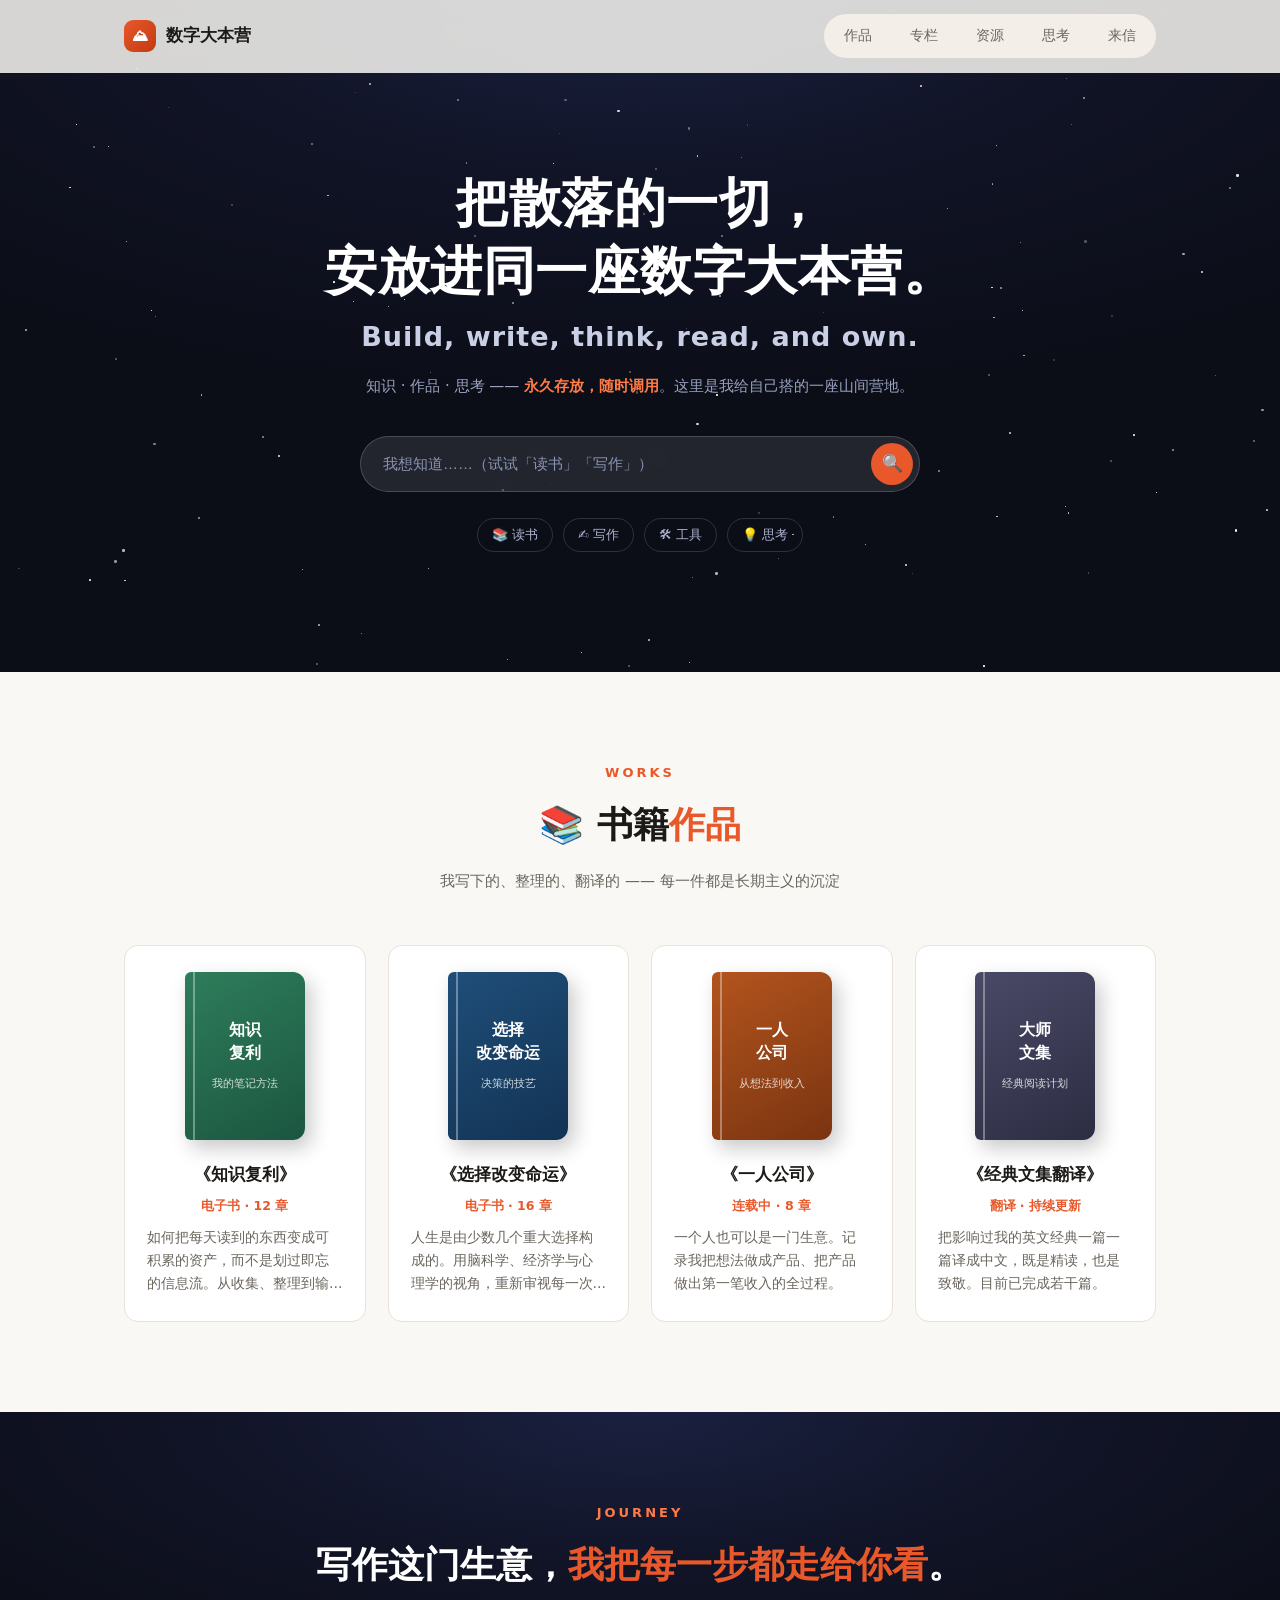
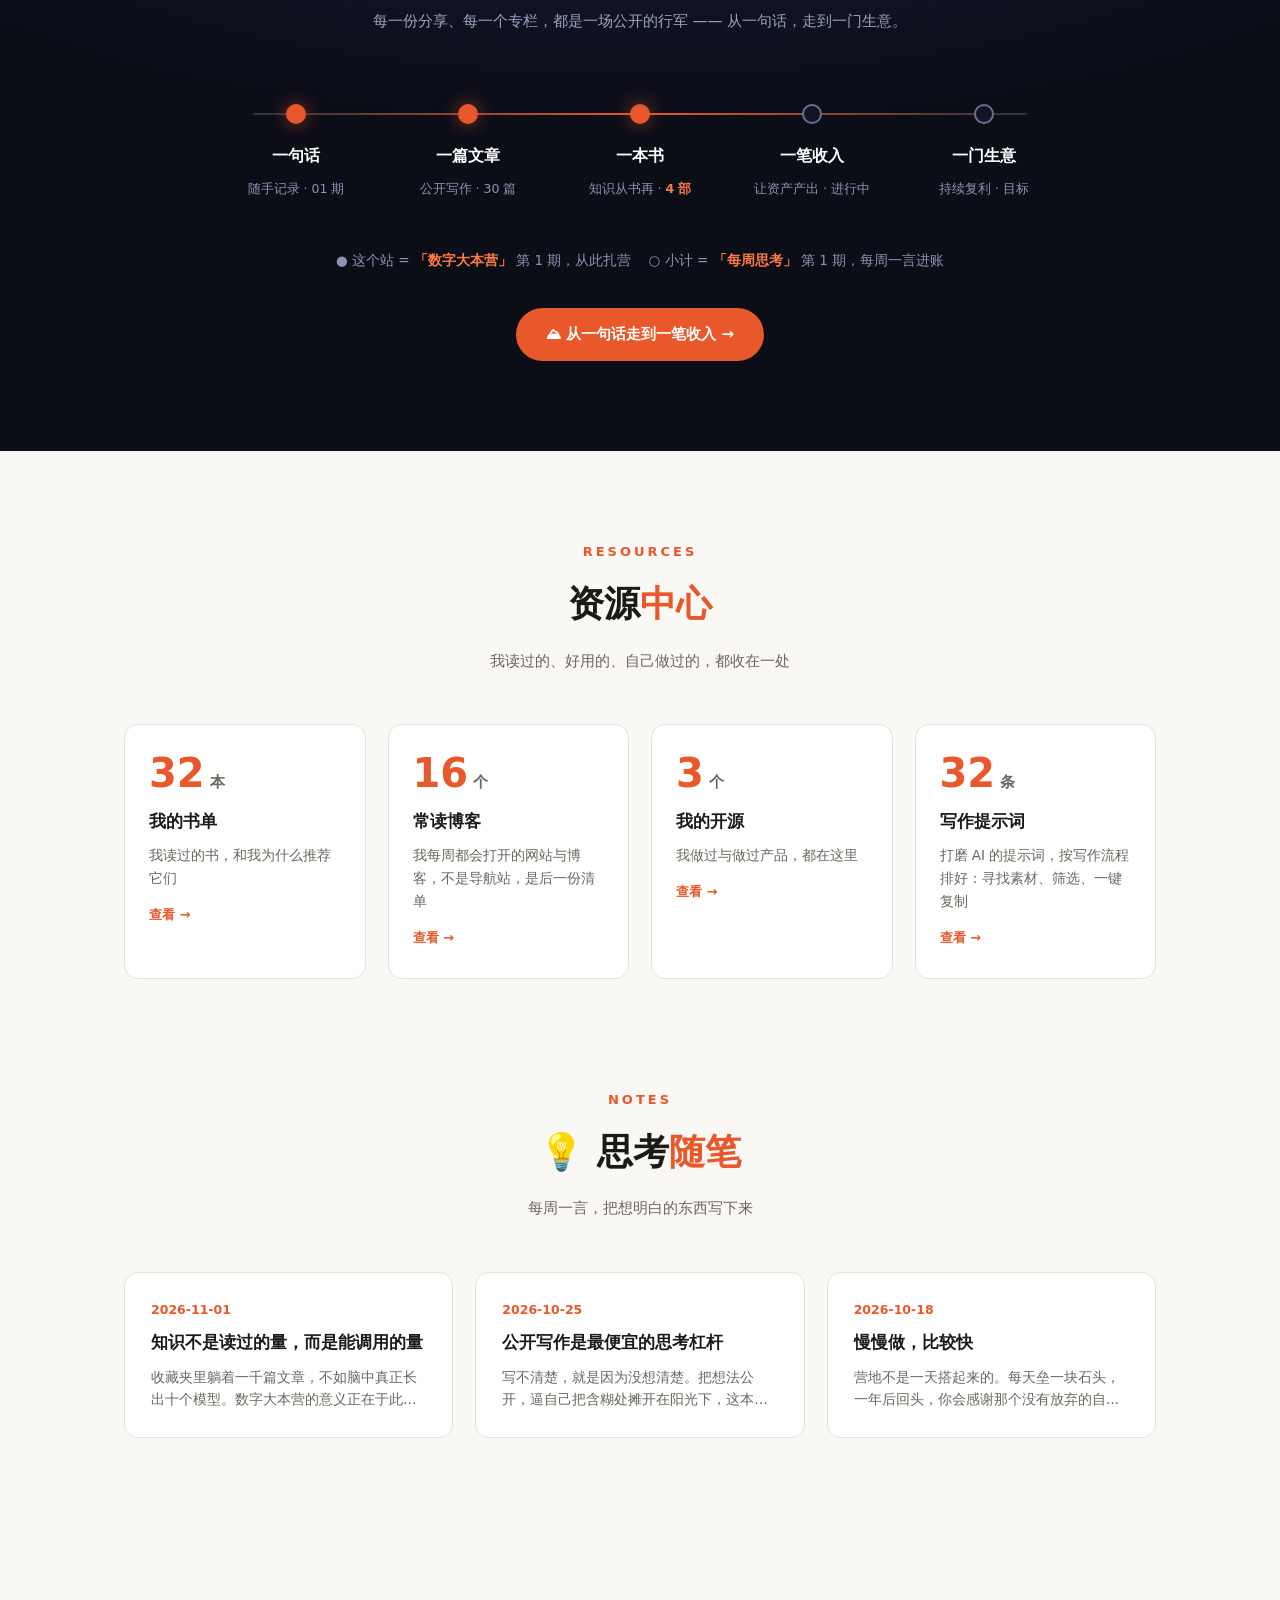
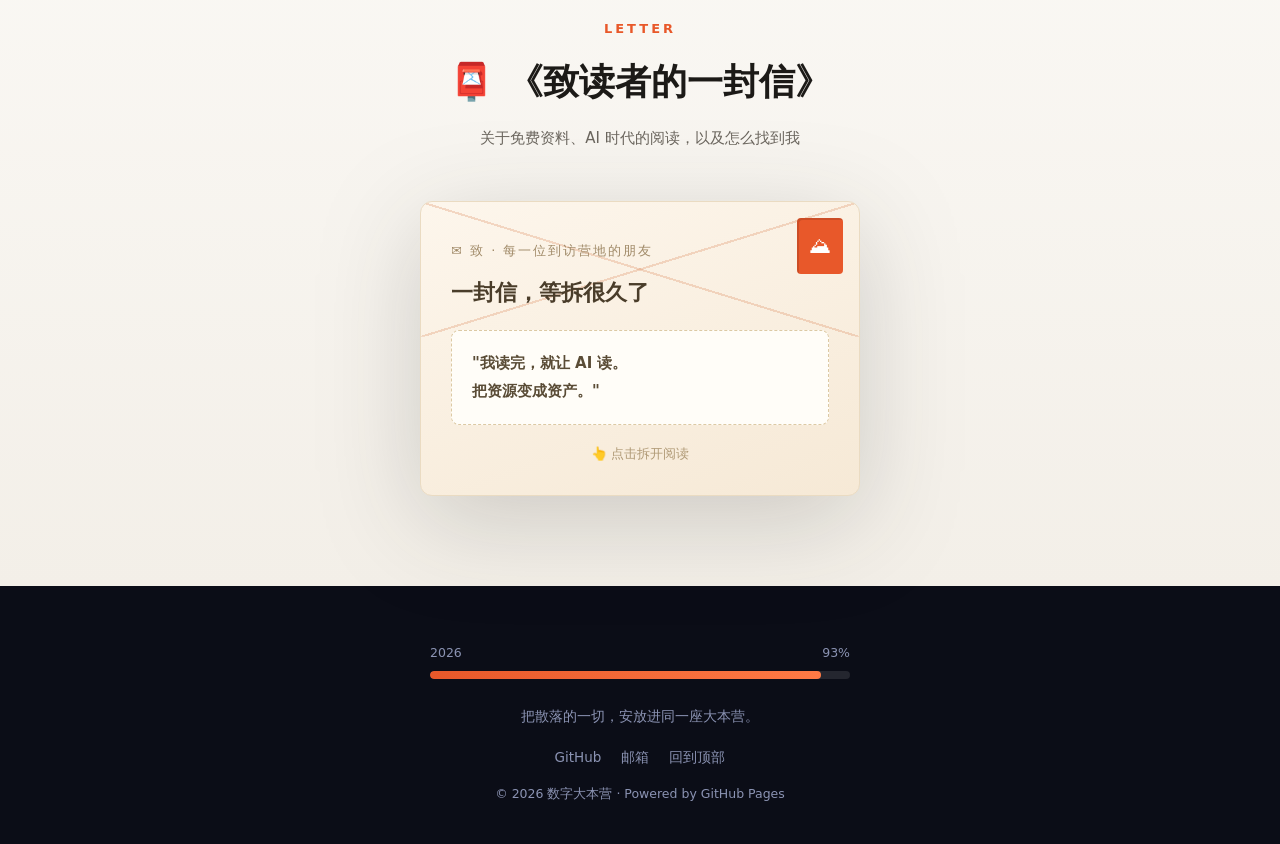
==== index.html @ fab31f8a "初始版本：数字大本营个人网站" ====
<!DOCTYPE html>
<html lang="zh-CN">
<head>
<meta charset="UTF-8">
<meta name="viewport" content="width=device-width, initial-scale=1.0">
<title>数字大本营 · 我的知识、作品与思考</title>
<meta name="description" content="把散落的知识、作品、思考，变成一个永久存放、随时调用的数字大本营。">
<style>
  :root{
    --bg:#faf8f4;
    --bg-soft:#f3efe8;
    --ink:#1c1a17;
    --ink-soft:#6b665e;
    --accent:#e8582a;
    --accent-soft:#ff7a45;
    --dark:#0b0d17;
    --dark-2:#111426;
    --line:#e8e2d8;
    --card:#ffffff;
    --radius:14px;
    --maxw:1080px;
  }
  *{margin:0;padding:0;box-sizing:border-box}
  html{scroll-behavior:smooth}
  body{
    font-family:"PingFang SC","Microsoft YaHei","Noto Sans SC",system-ui,-apple-system,sans-serif;
    background:var(--bg);color:var(--ink);line-height:1.7;
  }
  a{color:inherit;text-decoration:none}
  img{max-width:100%}
  .wrap{max-width:var(--maxw);margin:0 auto;padding:0 24px}

  /* ========== 导航 ========== */
  nav{
    position:fixed;top:0;left:0;right:0;z-index:100;
    background:rgba(250,248,244,.85);backdrop-filter:blur(12px);
    border-bottom:1px solid transparent;
    transition:border-color .3s;
  }
  nav.scrolled{border-bottom-color:var(--line)}
  .nav-inner{
    max-width:var(--maxw);margin:0 auto;padding:14px 24px;
    display:flex;align-items:center;justify-content:space-between;
  }
  .brand{display:flex;align-items:center;gap:10px;font-weight:700;font-size:17px}
  .brand .logo{
    width:32px;height:32px;border-radius:9px;
    background:linear-gradient(135deg,var(--accent),#c23a12);
    display:flex;align-items:center;justify-content:center;
    color:#fff;font-size:16px;
  }
  .nav-links{display:flex;gap:6px;background:var(--bg-soft);border-radius:999px;padding:4px}
  .nav-links a{
    padding:6px 16px;border-radius:999px;font-size:14px;color:var(--ink-soft);
    transition:all .2s;
  }
  .nav-links a:hover{color:var(--ink);background:#fff}
  @media(max-width:640px){.nav-links a{padding:6px 10px;font-size:13px}}

  /* ========== 首屏 · 星空 ========== */
  .hero{
    position:relative;overflow:hidden;
    background:radial-gradient(ellipse 80% 60% at 50% 0%,#1a2040 0%,var(--dark-2) 45%,var(--dark) 100%);
    color:#fff;
    padding:170px 24px 120px;
    text-align:center;
  }
  #stars{position:absolute;inset:0;pointer-events:none}
  .star{
    position:absolute;background:#fff;border-radius:50%;
    animation:twinkle 3s ease-in-out infinite;
  }
  @keyframes twinkle{0%,100%{opacity:.25}50%{opacity:1}}
  .hero-inner{position:relative;z-index:2;max-width:820px;margin:0 auto}
  .hero h1{
    font-size:clamp(30px,5.4vw,52px);font-weight:800;letter-spacing:.5px;
    line-height:1.3;
  }
  .hero h1 .en{display:block;font-size:.52em;font-weight:600;color:#c9cfe4;margin-top:14px;letter-spacing:1px}
  .hero p.sub{
    margin-top:20px;color:#9aa2c0;font-size:15px;
  }
  .hero p.sub b{color:var(--accent-soft);font-weight:600}
  .search-box{
    margin:36px auto 0;max-width:560px;
    display:flex;align-items:center;
    background:rgba(255,255,255,.10);border:1px solid rgba(255,255,255,.18);
    border-radius:999px;padding:6px 6px 6px 22px;
    backdrop-filter:blur(8px);
  }
  .search-box input{
    flex:1;background:transparent;border:none;outline:none;
    color:#fff;font-size:15px;min-width:0;
  }
  .search-box input::placeholder{color:#8b93b3}
  .search-box button{
    width:42px;height:42px;border-radius:50%;border:none;cursor:pointer;
    background:var(--accent);color:#fff;font-size:17px;
    display:flex;align-items:center;justify-content:center;
    transition:transform .2s;
  }
  .search-box button:hover{transform:scale(1.08)}
  .hero-tags{margin-top:26px;display:flex;gap:10px;justify-content:center;flex-wrap:wrap}
  .hero-tags span{
    font-size:13px;color:#aeb5d2;border:1px solid rgba(255,255,255,.15);
    padding:5px 14px;border-radius:999px;cursor:pointer;transition:all .2s;
  }
  .hero-tags span:hover{color:#fff;border-color:var(--accent-soft)}

  /* ========== 通用 Section ========== */
  section{padding:90px 0}
  .sec-head{text-align:center;margin-bottom:50px}
  .sec-head .kicker{font-size:13px;letter-spacing:3px;color:var(--accent);font-weight:600}
  .sec-head h2{font-size:clamp(26px,4vw,36px);margin-top:10px;font-weight:800}
  .sec-head h2 em{font-style:normal;color:var(--accent)}
  .sec-head p{margin-top:14px;color:var(--ink-soft);font-size:15px}

  /* ========== 书籍作品 ========== */
  .books-grid{
    display:grid;grid-template-columns:repeat(auto-fit,minmax(230px,1fr));
    gap:22px;
  }
  .book-card{
    background:var(--card);border:1px solid var(--line);border-radius:var(--radius);
    padding:26px 22px;text-align:center;cursor:pointer;
    transition:transform .25s,box-shadow .25s;
  }
  .book-card:hover{transform:translateY(-6px);box-shadow:0 18px 40px rgba(28,26,23,.10)}
  .book-cover{
    width:120px;height:168px;margin:0 auto 20px;border-radius:6px 12px 12px 6px;
    display:flex;flex-direction:column;justify-content:center;align-items:center;
    color:#fff;padding:14px;position:relative;
    box-shadow:6px 8px 20px rgba(0,0,0,.22);
  }
  .book-cover::before{
    content:"";position:absolute;left:8px;top:0;bottom:0;width:2px;
    background:rgba(255,255,255,.35);
  }
  .book-cover .bt{font-weight:700;font-size:16px;line-height:1.45}
  .book-cover .ba{font-size:11px;margin-top:10px;opacity:.8}
  .book-card h3{font-size:17px;font-weight:700}
  .book-card .meta{font-size:12.5px;color:var(--accent);margin-top:6px;font-weight:600}
  .book-card p{font-size:13.5px;color:var(--ink-soft);margin-top:10px;text-align:left;
    display:-webkit-box;-webkit-line-clamp:3;-webkit-box-orient:vertical;overflow:hidden;}

  /* ========== 深色时间线区 ========== */
  .dark-sec{
    background:radial-gradient(ellipse 70% 50% at 50% 0%,#1a2040 0%,var(--dark-2) 50%,var(--dark) 100%);
    color:#fff;position:relative;overflow:hidden;
  }
  .dark-sec .sec-head p{color:#9aa2c0}
  .path{
    display:flex;justify-content:space-between;align-items:flex-start;
    position:relative;max-width:860px;margin:70px auto 0;
  }
  .path::before{
    content:"";position:absolute;top:9px;left:5%;right:5%;height:2px;
    background:linear-gradient(90deg,rgba(255,255,255,.15),var(--accent),rgba(255,255,255,.15));
  }
  .step{position:relative;text-align:center;flex:1;min-width:0;padding:0 6px}
  .step .dot{
    width:20px;height:20px;border-radius:50%;margin:0 auto;
    border:2px solid #6a7194;background:var(--dark-2);position:relative;z-index:2;
    transition:all .3s;
  }
  .step.lit .dot{border-color:var(--accent);background:var(--accent);box-shadow:0 0 18px rgba(232,88,42,.6)}
  .step h4{margin-top:18px;font-size:16px;font-weight:700}
  .step p{margin-top:8px;font-size:12.5px;color:#8b93b3}
  .step .num{color:var(--accent-soft);font-weight:700}
  .path-note{
    text-align:center;margin-top:50px;font-size:13.5px;color:#8b93b3;
  }
  .path-note b{color:var(--accent-soft)}
  .cta{
    display:inline-flex;align-items:center;gap:8px;
    margin-top:36px;padding:14px 30px;border-radius:999px;
    background:var(--accent);color:#fff;font-weight:600;font-size:15px;
    transition:transform .2s,box-shadow .2s;
  }
  .cta:hover{transform:translateY(-2px);box-shadow:0 12px 30px rgba(232,88,42,.4)}
  .cta-row{text-align:center}

  /* ========== 资源中心 ========== */
  .res-grid{
    display:grid;grid-template-columns:repeat(auto-fit,minmax(220px,1fr));
    gap:22px;
  }
  .res-card{
    background:var(--card);border:1px solid var(--line);border-radius:var(--radius);
    padding:28px 24px;transition:transform .25s,box-shadow .25s;
  }
  .res-card:hover{transform:translateY(-5px);box-shadow:0 14px 34px rgba(28,26,23,.09)}
  .res-card .big{
    font-size:40px;font-weight:800;color:var(--accent);line-height:1;
  }
  .res-card .big small{font-size:15px;font-weight:600;color:var(--ink-soft);margin-left:5px}
  .res-card h3{margin-top:14px;font-size:17px}
  .res-card p{margin-top:8px;font-size:13.5px;color:var(--ink-soft)}
  .res-card .more{
    display:inline-block;margin-top:14px;font-size:13px;color:var(--accent);font-weight:600;
  }
  .res-card .more:hover{text-decoration:underline}

  /* ========== 思考随笔 ========== */
  .notes-grid{display:grid;grid-template-columns:repeat(auto-fit,minmax(280px,1fr));gap:22px}
  .note-card{
    background:var(--card);border:1px solid var(--line);border-radius:var(--radius);
    padding:26px;transition:transform .25s,box-shadow .25s;cursor:pointer;
  }
  .note-card:hover{transform:translateY(-5px);box-shadow:0 14px 34px rgba(28,26,23,.09)}
  .note-card .date{font-size:12.5px;color:var(--accent);font-weight:600}
  .note-card h3{margin-top:10px;font-size:17px;line-height:1.5}
  .note-card p{margin-top:10px;font-size:13.5px;color:var(--ink-soft);
    display:-webkit-box;-webkit-line-clamp:2;-webkit-box-orient:vertical;overflow:hidden;}

  /* ========== 致读者的一封信 ========== */
  .letter-sec{
    background:linear-gradient(180deg,var(--bg) 0%,var(--bg-soft) 100%);
    text-align:center;
  }
  .envelope{
    max-width:440px;margin:46px auto 0;position:relative;cursor:pointer;
    filter:drop-shadow(0 24px 50px rgba(28,26,23,.18));
    transition:transform .3s;
  }
  .envelope:hover{transform:translateY(-4px)}
  .env-body{
    background:linear-gradient(160deg,#fdf6ec,#f6e9d6);
    border-radius:12px;padding:38px 30px 30px;position:relative;overflow:hidden;
    border:1px solid #eadbc2;
  }
  .env-body::before{
    content:"";position:absolute;inset:0;
    background:
      linear-gradient(to bottom right,transparent 49.6%,rgba(214,120,70,.25) 49.6%,rgba(214,120,70,.25) 50.4%,transparent 50.4%),
      linear-gradient(to bottom left,transparent 49.6%,rgba(214,120,70,.25) 49.6%,rgba(214,120,70,.25) 50.4%,transparent 50.4%);
    background-size:100% 46%;
    background-repeat:no-repeat;
  }
  .env-stamp{
    position:absolute;top:16px;right:16px;width:46px;height:56px;
    background:var(--accent);border-radius:4px;color:#fff;
    display:flex;align-items:center;justify-content:center;font-size:22px;
    box-shadow:2px 2px 0 rgba(0,0,0,.12) inset;
  }
  .env-lines{position:relative;z-index:2;text-align:left}
  .env-lines .to{font-size:13px;color:#a08a68;letter-spacing:2px}
  .env-lines h3{
    margin-top:12px;font-size:22px;color:#4a3d2a;font-weight:800;
  }
  .env-quote{
    margin-top:18px;background:#fffdf8;border-radius:8px;padding:18px 20px;
    font-size:15px;color:#5a4c36;font-weight:600;line-height:1.9;
    border:1px dashed #dcc9a4;
  }
  .env-hint{
    margin-top:18px;font-size:13px;color:#b09a76;
    animation:bob 2s ease-in-out infinite;
  }
  @keyframes bob{0%,100%{transform:translateY(0)}50%{transform:translateY(-4px)}}
  .letter-content{
    max-width:560px;margin:30px auto 0;text-align:left;
    background:#fffdf8;border:1px solid #eadbc2;border-radius:12px;
    padding:30px 32px;color:#5a4c36;font-size:14.5px;display:none;
  }
  .letter-content.open{display:block;animation:fadeUp .5s ease}
  @keyframes fadeUp{from{opacity:0;transform:translateY(14px)}to{opacity:1;transform:translateY(0)}}
  .letter-content p+p{margin-top:12px}
  .letter-content .sign{margin-top:20px;text-align:right;font-weight:700;color:#4a3d2a}

  /* ========== 页脚 ========== */
  footer{
    background:var(--dark);color:#8b93b3;padding:56px 0 40px;
    font-size:13.5px;text-align:center;
  }
  .progress-wrap{max-width:420px;margin:0 auto 26px}
  .progress-label{display:flex;justify-content:space-between;font-size:12.5px;margin-bottom:8px}
  .progress-bar{
    height:8px;border-radius:99px;background:rgba(255,255,255,.1);overflow:hidden;
  }
  .progress-bar i{
    display:block;height:100%;border-radius:99px;
    background:linear-gradient(90deg,var(--accent),var(--accent-soft));
    transition:width 1s ease;
  }
  footer .links{display:flex;gap:20px;justify-content:center;margin-top:18px}
  footer .links a:hover{color:#fff}

  /* 搜索无结果提示 */
  .no-result{
    display:none;text-align:center;color:var(--ink-soft);
    padding:30px 0;font-size:14.5px;
  }

  /* 回到顶部 */
  #toTop{
    position:fixed;right:26px;bottom:26px;width:44px;height:44px;border-radius:50%;
    background:var(--accent);color:#fff;border:none;cursor:pointer;font-size:18px;
    opacity:0;pointer-events:none;transition:opacity .3s;z-index:99;
    box-shadow:0 8px 22px rgba(232,88,42,.4);
  }
  #toTop.show{opacity:1;pointer-events:auto}
</style>
</head>
<body>

<!-- 导航 -->
<nav id="nav">
  <div class="nav-inner">
    <a class="brand" href="#top"><span class="logo">⛰</span><span id="siteName">数字大本营</span></a>
    <div class="nav-links">
      <a href="#books">作品</a>
      <a href="#path">专栏</a>
      <a href="#resources">资源</a>
      <a href="#notes">思考</a>
      <a href="#letter">来信</a>
    </div>
  </div>
</nav>

<!-- 首屏 -->
<header class="hero" id="top">
  <div id="stars"></div>
  <div class="hero-inner">
    <h1>把散落的一切，<br>安放进同一座数字大本营。
      <span class="en">Build, write, think, read, and own.</span>
    </h1>
    <p class="sub">知识 · 作品 · 思考 —— <b>永久存放，随时调用</b>。这里是我给自己搭的一座山间营地。</p>
    <div class="search-box">
      <input type="text" id="searchInput" placeholder="我想知道……（试试「读书」「写作」）">
      <button onclick="doSearch()" aria-label="搜索">🔍</button>
    </div>
    <div class="hero-tags">
      <span onclick="quickSearch('读书')">📚 读书</span>
      <span onclick="quickSearch('写作')">✍️ 写作</span>
      <span onclick="quickSearch('工具')">🛠 工具</span>
      <span onclick="quickSearch('思考')">💡 思考</span>
    </div>
  </div>
</header>

<!-- 书籍作品 -->
<section id="books">
  <div class="wrap">
    <div class="sec-head">
      <div class="kicker">WORKS</div>
      <h2>📚 书籍<em>作品</em></h2>
      <p>我写下的、整理的、翻译的 —— 每一件都是长期主义的沉淀</p>
    </div>
    <div class="books-grid" id="booksGrid">
      <div class="book-card" data-keywords="读书 写作 变现 知识">
        <div class="book-cover" style="background:linear-gradient(150deg,#2e7d5b,#1b5640)">
          <span class="bt">知识<br>复利</span><span class="ba">我的笔记方法</span>
        </div>
        <h3>《知识复利》</h3>
        <div class="meta">电子书 · 12 章</div>
        <p>如何把每天读到的东西变成可积累的资产，而不是划过即忘的信息流。从收集、整理到输出与调用。</p>
      </div>
      <div class="book-card" data-keywords="选择 认知 决策 成长">
        <div class="book-cover" style="background:linear-gradient(150deg,#1f4e79,#123354)">
          <span class="bt">选择<br>改变命运</span><span class="ba">决策的技艺</span>
        </div>
        <h3>《选择改变命运》</h3>
        <div class="meta">电子书 · 16 章</div>
        <p>人生是由少数几个重大选择构成的。用脑科学、经济学与心理学的视角，重新审视每一次选择。</p>
      </div>
      <div class="book-card" data-keywords="独立开发 产品 变现 副业">
        <div class="book-cover" style="background:linear-gradient(150deg,#b3541e,#7a3410)">
          <span class="bt">一人<br>公司</span><span class="ba">从想法到收入</span>
        </div>
        <h3>《一人公司》</h3>
        <div class="meta">连载中 · 8 章</div>
        <p>一个人也可以是一门生意。记录我把想法做成产品、把产品做出第一笔收入的全过程。</p>
      </div>
      <div class="book-card" data-keywords="翻译 文集 阅读 经典">
        <div class="book-cover" style="background:linear-gradient(150deg,#4a4a68,#2c2c42)">
          <span class="bt">大师<br>文集</span><span class="ba">经典阅读计划</span>
        </div>
        <h3>《经典文集翻译》</h3>
        <div class="meta">翻译 · 持续更新</div>
        <p>把影响过我的英文经典一篇一篇译成中文，既是精读，也是致敬。目前已完成若干篇。</p>
      </div>
    </div>
    <div class="no-result" id="noResultBooks">😢 没有找到相关作品，换个关键词试试？</div>
  </div>
</section>

<!-- 成长时间线 -->
<section class="dark-sec" id="path">
  <div class="wrap">
    <div class="sec-head">
      <div class="kicker" style="color:var(--accent-soft)">JOURNEY</div>
      <h2>写作这门生意，<em>我把每一步都走给你看</em>。</h2>
      <p>每一份分享、每一个专栏，都是一场公开的行军 —— 从一句话，走到一门生意。</p>
    </div>
    <div class="path">
      <div class="step lit"><div class="dot"></div><h4>一句话</h4><p>随手记录 · 01 期</p></div>
      <div class="step lit"><div class="dot"></div><h4>一篇文章</h4><p>公开写作 · 30 篇</p></div>
      <div class="step lit"><div class="dot"></div><h4>一本书</h4><p>知识从书再 · <span class="num">4 部</span></p></div>
      <div class="step"><div class="dot"></div><h4>一笔收入</h4><p>让资产产出 · 进行中</p></div>
      <div class="step"><div class="dot"></div><h4>一门生意</h4><p>持续复利 · 目标</p></div>
    </div>
    <div class="path-note">
      ● 这个站 = <b>「数字大本营」</b> 第 1 期，从此扎营 &nbsp;&nbsp; ○ 小计 = <b>「每周思考」</b> 第 1 期，每周一言进账
    </div>
    <div class="cta-row">
      <a class="cta" href="#letter">⛰ 从一句话走到一笔收入 →</a>
    </div>
  </div>
</section>

<!-- 资源中心 -->
<section id="resources">
  <div class="wrap">
    <div class="sec-head">
      <div class="kicker">RESOURCES</div>
      <h2>资源<em>中心</em></h2>
      <p>我读过的、好用的、自己做过的，都收在一处</p>
    </div>
    <div class="res-grid">
      <div class="res-card" data-keywords="书单 读书 书籍">
        <div class="big">32<small>本</small></div>
        <h3>我的书单</h3>
        <p>我读过的书，和我为什么推荐它们</p>
        <span class="more">查看 →</span>
      </div>
      <div class="res-card" data-keywords="博客 网站 阅读 工具">
        <div class="big">16<small>个</small></div>
        <h3>常读博客</h3>
        <p>我每周都会打开的网站与博客，不是导航站，是后一份清单</p>
        <span class="more">查看 →</span>
      </div>
      <div class="res-card" data-keywords="开源 代码 项目 github">
        <div class="big">3<small>个</small></div>
        <h3>我的开源</h3>
        <p>我做过与做过产品，都在这里</p>
        <span class="more">查看 →</span>
      </div>
      <div class="res-card" data-keywords="提示词 AI 写作 prompt">
        <div class="big">32<small>条</small></div>
        <h3>写作提示词</h3>
        <p>打磨 AI 的提示词，按写作流程排好：寻找素材、筛选、一键复制</p>
        <span class="more">查看 →</span>
      </div>
    </div>
    <div class="no-result" id="noResultRes">😢 没有找到相关资源，换个关键词试试？</div>
  </div>
</section>

<!-- 思考随笔 -->
<section id="notes" style="padding-top:20px">
  <div class="wrap">
    <div class="sec-head">
      <div class="kicker">NOTES</div>
      <h2>💡 思考<em>随笔</em></h2>
      <p>每周一言，把想明白的东西写下来</p>
    </div>
    <div class="notes-grid">
      <div class="note-card" data-keywords="积累 复利 知识 思考">
        <div class="date">2026-11-01</div>
        <h3>知识不是读过的量，而是能调用的量</h3>
        <p>收藏夹里躺着一千篇文章，不如脑中真正长出十个模型。数字大本营的意义正在于此：让知识可检索、可复用。</p>
      </div>
      <div class="note-card" data-keywords="写作 公开 表达 思考">
        <div class="date">2026-10-25</div>
        <h3>公开写作是最便宜的思考杠杆</h3>
        <p>写不清楚，就是因为没想清楚。把想法公开，逼自己把含糊处摊开在阳光下，这本身就是最贵的自我训练。</p>
      </div>
      <div class="note-card" data-keywords="长期 主义 慢 坚持思考">
        <div class="date">2026-10-18</div>
        <h3>慢慢做，比较快</h3>
        <p>营地不是一天搭起来的。每天垒一块石头，一年后回头，你会感谢那个没有放弃的自己。</p>
      </div>
    </div>
    <div class="no-result" id="noResultNotes">😢 没有找到相关思考，换个关键词试试？</div>
  </div>
</section>

<!-- 致读者的一封信 -->
<section class="letter-sec" id="letter">
  <div class="wrap">
    <div class="sec-head">
      <div class="kicker">LETTER</div>
      <h2>📮 《致读者的一封信》</h2>
      <p>关于免费资料、AI 时代的阅读，以及怎么找到我</p>
    </div>
    <div class="envelope" onclick="openLetter()">
      <div class="env-body">
        <div class="env-stamp">⛰</div>
        <div class="env-lines">
          <div class="to">✉ 致 · 每一位到访营地的朋友</div>
          <h3>一封信，等拆很久了</h3>
          <div class="env-quote">"我读完，就让 AI 读。<br>把资源变成资产。"</div>
        </div>
        <div class="env-hint" id="envHint">👆 点击拆开阅读</div>
      </div>
    </div>
    <div class="letter-content" id="letterContent">
      <p>你好，朋友——</p>
      <p>感谢你来到这座数字大本营。我把散落在各处的知识、作品和思考都安放在这里，不为别的，只希望它们能被反复调用，而不是被时间冲散。</p>
      <p>如果你也想搭建属于自己的营地，欢迎邮件联系我，我们一起把"读过"变成"拥有"。</p>
      <p class="sign">—— 营地主人</p>
    </div>
  </div>
</section>

<!-- 页脚 -->
<footer>
  <div class="wrap">
    <div class="progress-wrap">
      <div class="progress-label"><span id="yearLabel">2026</span><span id="yearPercent">0%</span></div>
      <div class="progress-bar"><i id="yearProgress"></i></div>
    </div>
    <div>把散落的一切，安放进同一座大本营。</div>
    <div class="links">
      <a href="https://github.com" target="_blank" rel="noopener">GitHub</a>
      <a href="mailto:me@example.com">邮箱</a>
      <a href="#top">回到顶部</a>
    </div>
    <div style="margin-top:14px;font-size:12.5px">© 2026 数字大本营 · Powered by GitHub Pages</div>
  </div>
</footer>

<button id="toTop" onclick="scrollTo({top:0,behavior:'smooth'})" aria-label="回到顶部">↑</button>

<script>
/* ===== 星空 ===== */
(function(){
  var box=document.getElementById('stars'),h=box.offsetHeight,w=box.offsetWidth;
  for(var i=0;i<140;i++){
    var s=document.createElement('div');s.className='star';
    var size=Math.random()*2+.6;
    s.style.cssText='left:'+Math.random()*100+'%;top:'+Math.random()*100+'%;width:'+size+'px;height:'+size+'px;animation-delay:'+(Math.random()*3)+'s;opacity:'+(.2+Math.random()*.8);
    box.appendChild(s);
  }
})();
/* 重新生成星星（窗口变化） */
window.addEventListener('resize',function(){
  var box=document.getElementById('stars');
  if(box.children.length<150){/* 简单防抖重建 */
  }
});

/* ===== 导航滚动态 & 回到顶部 ===== */
var nav=document.getElementById('nav'),toTop=document.getElementById('toTop');
window.addEventListener('scroll',function(){
  var y=window.scrollY;
  nav.classList.toggle('scrolled',y>10);
  toTop.classList.toggle('show',y>600);
},{passive:true});

/* ===== 年度进度条 ===== */
(function(){
  var now=new Date(),start=new Date(now.getFullYear(),0,1),end=new Date(now.getFullYear()+1,0,1);
  var p=Math.round((now-start)/(end-start)*100);
  document.getElementById('yearLabel').textContent=now.getFullYear();
  document.getElementById('yearPercent').textContent=p+'%';
  setTimeout(function(){document.getElementById('yearProgress').style.width=p+'%';},300);
})();

/* ===== 拆信 ===== */
function openLetter(){
  var c=document.getElementById('letterContent');
  c.classList.toggle('open');
  document.getElementById('envHint').textContent=c.classList.contains('open')?'📩 已拆开 · 再点一次收起':'👆 点击拆开阅读';
  if(c.classList.contains('open')) c.scrollIntoView({behavior:'smooth',block:'nearest'});
}

/* ===== 搜索 ===== */
var input=document.getElementById('searchInput');
input.addEventListener('keydown',function(e){if(e.key==='Enter')doSearch();});
function quickSearch(k){input.value=k;doSearch();}
function doSearch(){
  var q=input.value.trim().toLowerCase();
  var groups=[
    {grid:'booksGrid',no:'noResultBooks'},
    {grid:null,sel:'#resources .res-grid',no:'noResultRes'},
    {grid:null,sel:'#notes .notes-grid',no:'noResultNotes'}
  ];
  var firstHit=null;
  groups.forEach(function(g){
    var grid=g.grid?document.getElementById(g.grid):document.querySelector(g.sel);
    var cards=grid.children,hit=0;
    for(var i=0;i<cards.length;i++){
      var card=cards[i];
      var text=(card.textContent+(card.dataset.keywords||'')).toLowerCase();
      var show=!q||text.indexOf(q)>-1;
      card.style.display=show?'':'none';
      if(show){hit++;if(!firstHit)firstHit=card;}
    }
    document.getElementById(g.no).style.display=(q&&hit===0)?'block':'none';
  });
  if(q&&firstHit){
    firstHit.scrollIntoView({behavior:'smooth',block:'center'});
    firstHit.style.transition='box-shadow .4s';
    firstHit.style.boxShadow='0 0 0 3px rgba(232,88,42,.5)';
    setTimeout(function(){firstHit.style.boxShadow='';},1600);
  }
  if(!q){['noResultBooks','noResultRes','noResultNotes'].forEach(function(id){document.getElementById(id).style.display='none';});}
}
</script>
</body>
</html>
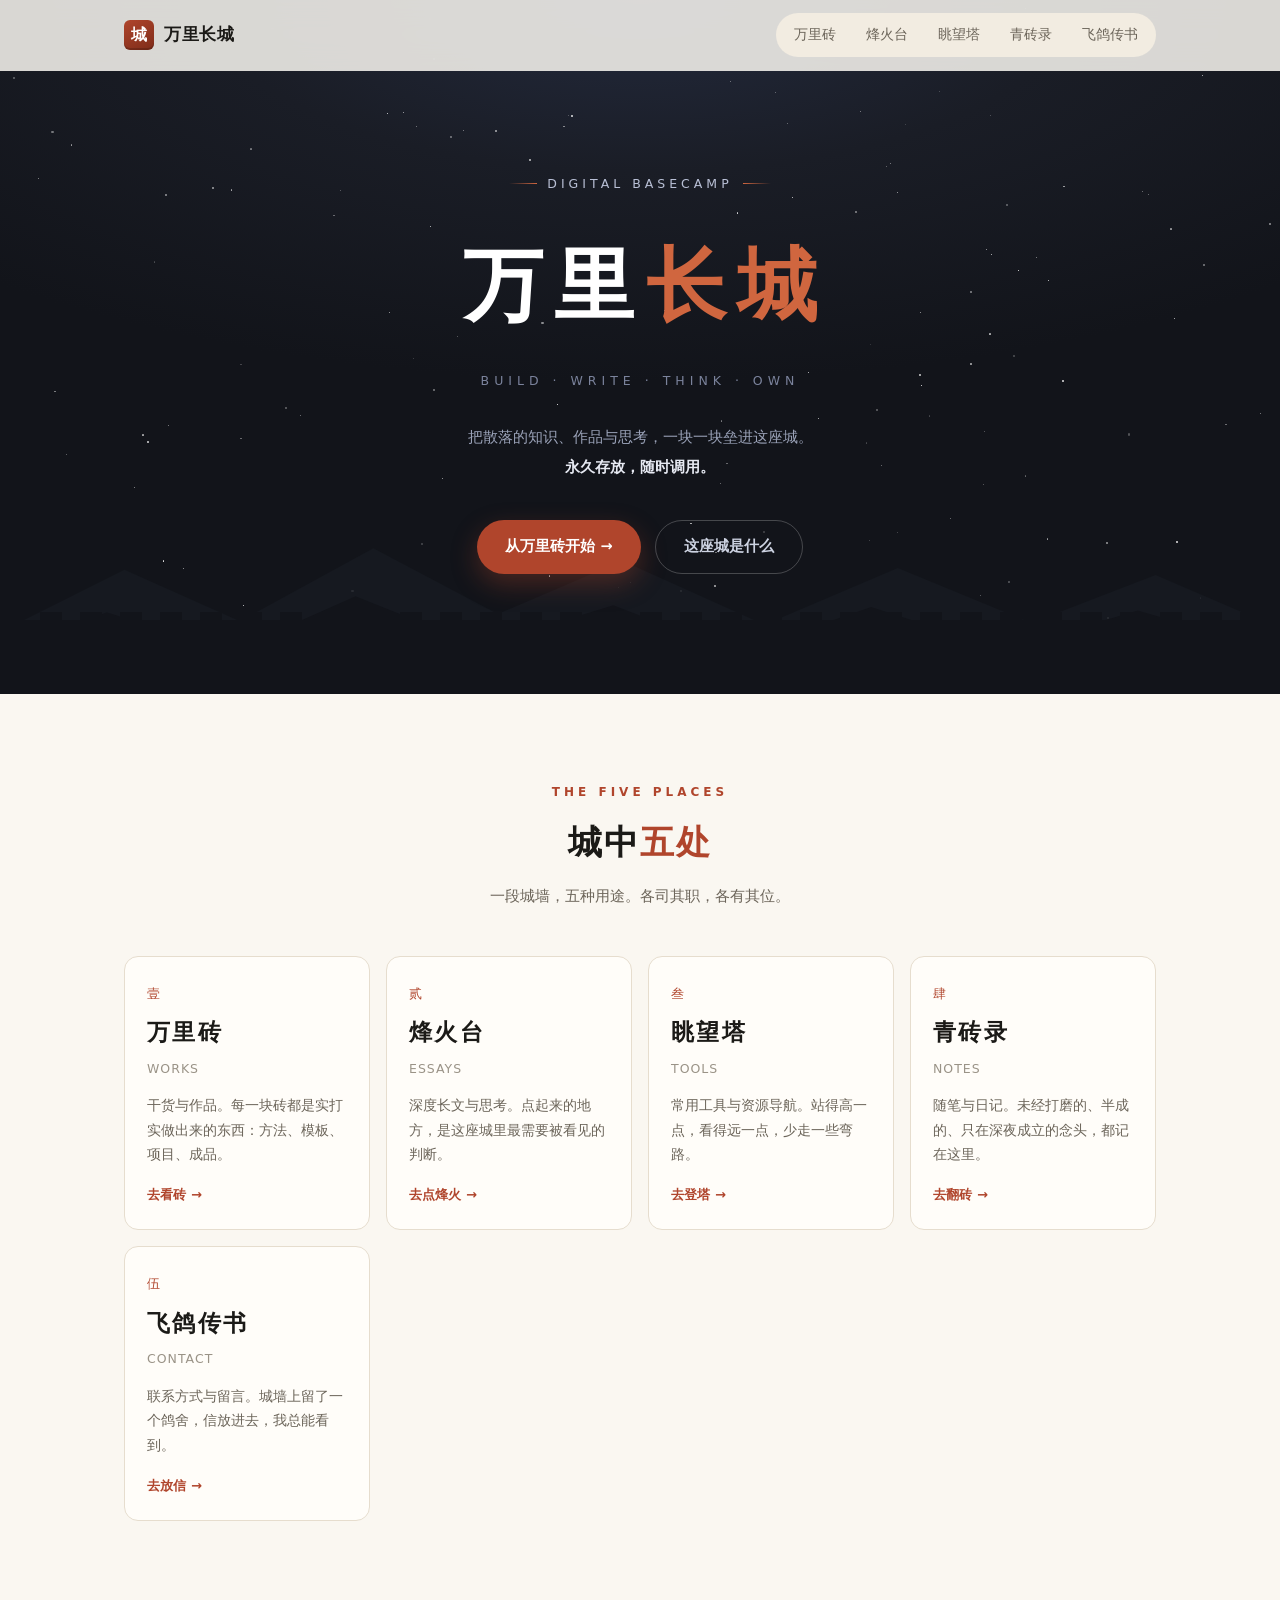
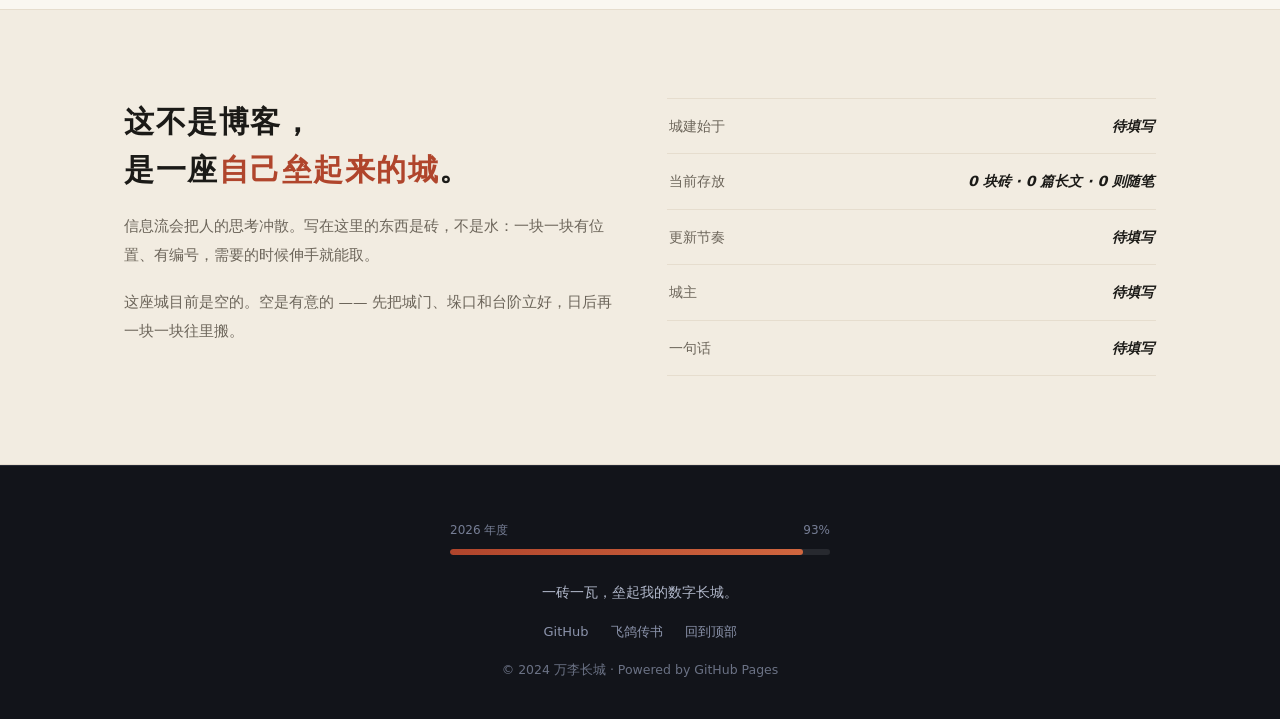
==== commit 8b81b1d4: "整体改版：更名万里长城，五栏目重构，清空内容为空骨架" ====
--- a/index.html
+++ b/index.html
@@ -3,601 +3,132 @@
 <head>
 <meta charset="UTF-8">
 <meta name="viewport" content="width=device-width, initial-scale=1.0">
-<title>数字大本营 · 我的知识、作品与思考</title>
-<meta name="description" content="把散落的知识、作品、思考，变成一个永久存放、随时调用的数字大本营。">
-<style>
-  :root{
-    --bg:#faf8f4;
-    --bg-soft:#f3efe8;
-    --ink:#1c1a17;
-    --ink-soft:#6b665e;
-    --accent:#e8582a;
-    --accent-soft:#ff7a45;
-    --dark:#0b0d17;
-    --dark-2:#111426;
-    --line:#e8e2d8;
-    --card:#ffffff;
-    --radius:14px;
-    --maxw:1080px;
-  }
-  *{margin:0;padding:0;box-sizing:border-box}
-  html{scroll-behavior:smooth}
-  body{
-    font-family:"PingFang SC","Microsoft YaHei","Noto Sans SC",system-ui,-apple-system,sans-serif;
-    background:var(--bg);color:var(--ink);line-height:1.7;
-  }
-  a{color:inherit;text-decoration:none}
-  img{max-width:100%}
-  .wrap{max-width:var(--maxw);margin:0 auto;padding:0 24px}
+<title>万里长城</title>
+<meta name="description" content="万里长城 —— 把散落的知识、作品与思考，垒成一座可以永久存放、随时调用的城池。">
+<link rel="stylesheet" href="assets/style.css">
+</head>
+<body id="top">
 
-  /* ========== 导航 ========== */
-  nav{
-    position:fixed;top:0;left:0;right:0;z-index:100;
-    background:rgba(250,248,244,.85);backdrop-filter:blur(12px);
-    border-bottom:1px solid transparent;
-    transition:border-color .3s;
-  }
-  nav.scrolled{border-bottom-color:var(--line)}
-  .nav-inner{
-    max-width:var(--maxw);margin:0 auto;padding:14px 24px;
-    display:flex;align-items:center;justify-content:space-between;
-  }
-  .brand{display:flex;align-items:center;gap:10px;font-weight:700;font-size:17px}
-  .brand .logo{
-    width:32px;height:32px;border-radius:9px;
-    background:linear-gradient(135deg,var(--accent),#c23a12);
-    display:flex;align-items:center;justify-content:center;
-    color:#fff;font-size:16px;
-  }
-  .nav-links{display:flex;gap:6px;background:var(--bg-soft);border-radius:999px;padding:4px}
-  .nav-links a{
-    padding:6px 16px;border-radius:999px;font-size:14px;color:var(--ink-soft);
-    transition:all .2s;
-  }
-  .nav-links a:hover{color:var(--ink);background:#fff}
-  @media(max-width:640px){.nav-links a{padding:6px 10px;font-size:13px}}
-
-  /* ========== 首屏 · 星空 ========== */
-  .hero{
-    position:relative;overflow:hidden;
-    background:radial-gradient(ellipse 80% 60% at 50% 0%,#1a2040 0%,var(--dark-2) 45%,var(--dark) 100%);
-    color:#fff;
-    padding:170px 24px 120px;
-    text-align:center;
-  }
-  #stars{position:absolute;inset:0;pointer-events:none}
-  .star{
-    position:absolute;background:#fff;border-radius:50%;
-    animation:twinkle 3s ease-in-out infinite;
-  }
-  @keyframes twinkle{0%,100%{opacity:.25}50%{opacity:1}}
-  .hero-inner{position:relative;z-index:2;max-width:820px;margin:0 auto}
-  .hero h1{
-    font-size:clamp(30px,5.4vw,52px);font-weight:800;letter-spacing:.5px;
-    line-height:1.3;
-  }
-  .hero h1 .en{display:block;font-size:.52em;font-weight:600;color:#c9cfe4;margin-top:14px;letter-spacing:1px}
-  .hero p.sub{
-    margin-top:20px;color:#9aa2c0;font-size:15px;
-  }
-  .hero p.sub b{color:var(--accent-soft);font-weight:600}
-  .search-box{
-    margin:36px auto 0;max-width:560px;
-    display:flex;align-items:center;
-    background:rgba(255,255,255,.10);border:1px solid rgba(255,255,255,.18);
-    border-radius:999px;padding:6px 6px 6px 22px;
-    backdrop-filter:blur(8px);
-  }
-  .search-box input{
-    flex:1;background:transparent;border:none;outline:none;
-    color:#fff;font-size:15px;min-width:0;
-  }
-  .search-box input::placeholder{color:#8b93b3}
-  .search-box button{
-    width:42px;height:42px;border-radius:50%;border:none;cursor:pointer;
-    background:var(--accent);color:#fff;font-size:17px;
-    display:flex;align-items:center;justify-content:center;
-    transition:transform .2s;
-  }
-  .search-box button:hover{transform:scale(1.08)}
-  .hero-tags{margin-top:26px;display:flex;gap:10px;justify-content:center;flex-wrap:wrap}
-  .hero-tags span{
-    font-size:13px;color:#aeb5d2;border:1px solid rgba(255,255,255,.15);
-    padding:5px 14px;border-radius:999px;cursor:pointer;transition:all .2s;
-  }
-  .hero-tags span:hover{color:#fff;border-color:var(--accent-soft)}
-
-  /* ========== 通用 Section ========== */
-  section{padding:90px 0}
-  .sec-head{text-align:center;margin-bottom:50px}
-  .sec-head .kicker{font-size:13px;letter-spacing:3px;color:var(--accent);font-weight:600}
-  .sec-head h2{font-size:clamp(26px,4vw,36px);margin-top:10px;font-weight:800}
-  .sec-head h2 em{font-style:normal;color:var(--accent)}
-  .sec-head p{margin-top:14px;color:var(--ink-soft);font-size:15px}
-
-  /* ========== 书籍作品 ========== */
-  .books-grid{
-    display:grid;grid-template-columns:repeat(auto-fit,minmax(230px,1fr));
-    gap:22px;
-  }
-  .book-card{
-    background:var(--card);border:1px solid var(--line);border-radius:var(--radius);
-    padding:26px 22px;text-align:center;cursor:pointer;
-    transition:transform .25s,box-shadow .25s;
-  }
-  .book-card:hover{transform:translateY(-6px);box-shadow:0 18px 40px rgba(28,26,23,.10)}
-  .book-cover{
-    width:120px;height:168px;margin:0 auto 20px;border-radius:6px 12px 12px 6px;
-    display:flex;flex-direction:column;justify-content:center;align-items:center;
-    color:#fff;padding:14px;position:relative;
-    box-shadow:6px 8px 20px rgba(0,0,0,.22);
-  }
-  .book-cover::before{
-    content:"";position:absolute;left:8px;top:0;bottom:0;width:2px;
-    background:rgba(255,255,255,.35);
-  }
-  .book-cover .bt{font-weight:700;font-size:16px;line-height:1.45}
-  .book-cover .ba{font-size:11px;margin-top:10px;opacity:.8}
-  .book-card h3{font-size:17px;font-weight:700}
-  .book-card .meta{font-size:12.5px;color:var(--accent);margin-top:6px;font-weight:600}
-  .book-card p{font-size:13.5px;color:var(--ink-soft);margin-top:10px;text-align:left;
-    display:-webkit-box;-webkit-line-clamp:3;-webkit-box-orient:vertical;overflow:hidden;}
-
-  /* ========== 深色时间线区 ========== */
-  .dark-sec{
-    background:radial-gradient(ellipse 70% 50% at 50% 0%,#1a2040 0%,var(--dark-2) 50%,var(--dark) 100%);
-    color:#fff;position:relative;overflow:hidden;
-  }
-  .dark-sec .sec-head p{color:#9aa2c0}
-  .path{
-    display:flex;justify-content:space-between;align-items:flex-start;
-    position:relative;max-width:860px;margin:70px auto 0;
-  }
-  .path::before{
-    content:"";position:absolute;top:9px;left:5%;right:5%;height:2px;
-    background:linear-gradient(90deg,rgba(255,255,255,.15),var(--accent),rgba(255,255,255,.15));
-  }
-  .step{position:relative;text-align:center;flex:1;min-width:0;padding:0 6px}
-  .step .dot{
-    width:20px;height:20px;border-radius:50%;margin:0 auto;
-    border:2px solid #6a7194;background:var(--dark-2);position:relative;z-index:2;
-    transition:all .3s;
-  }
-  .step.lit .dot{border-color:var(--accent);background:var(--accent);box-shadow:0 0 18px rgba(232,88,42,.6)}
-  .step h4{margin-top:18px;font-size:16px;font-weight:700}
-  .step p{margin-top:8px;font-size:12.5px;color:#8b93b3}
-  .step .num{color:var(--accent-soft);font-weight:700}
-  .path-note{
-    text-align:center;margin-top:50px;font-size:13.5px;color:#8b93b3;
-  }
-  .path-note b{color:var(--accent-soft)}
-  .cta{
-    display:inline-flex;align-items:center;gap:8px;
-    margin-top:36px;padding:14px 30px;border-radius:999px;
-    background:var(--accent);color:#fff;font-weight:600;font-size:15px;
-    transition:transform .2s,box-shadow .2s;
-  }
-  .cta:hover{transform:translateY(-2px);box-shadow:0 12px 30px rgba(232,88,42,.4)}
-  .cta-row{text-align:center}
-
-  /* ========== 资源中心 ========== */
-  .res-grid{
-    display:grid;grid-template-columns:repeat(auto-fit,minmax(220px,1fr));
-    gap:22px;
-  }
-  .res-card{
-    background:var(--card);border:1px solid var(--line);border-radius:var(--radius);
-    padding:28px 24px;transition:transform .25s,box-shadow .25s;
-  }
-  .res-card:hover{transform:translateY(-5px);box-shadow:0 14px 34px rgba(28,26,23,.09)}
-  .res-card .big{
-    font-size:40px;font-weight:800;color:var(--accent);line-height:1;
-  }
-  .res-card .big small{font-size:15px;font-weight:600;color:var(--ink-soft);margin-left:5px}
-  .res-card h3{margin-top:14px;font-size:17px}
-  .res-card p{margin-top:8px;font-size:13.5px;color:var(--ink-soft)}
-  .res-card .more{
-    display:inline-block;margin-top:14px;font-size:13px;color:var(--accent);font-weight:600;
-  }
-  .res-card .more:hover{text-decoration:underline}
-
-  /* ========== 思考随笔 ========== */
-  .notes-grid{display:grid;grid-template-columns:repeat(auto-fit,minmax(280px,1fr));gap:22px}
-  .note-card{
-    background:var(--card);border:1px solid var(--line);border-radius:var(--radius);
-    padding:26px;transition:transform .25s,box-shadow .25s;cursor:pointer;
-  }
-  .note-card:hover{transform:translateY(-5px);box-shadow:0 14px 34px rgba(28,26,23,.09)}
-  .note-card .date{font-size:12.5px;color:var(--accent);font-weight:600}
-  .note-card h3{margin-top:10px;font-size:17px;line-height:1.5}
-  .note-card p{margin-top:10px;font-size:13.5px;color:var(--ink-soft);
-    display:-webkit-box;-webkit-line-clamp:2;-webkit-box-orient:vertical;overflow:hidden;}
-
-  /* ========== 致读者的一封信 ========== */
-  .letter-sec{
-    background:linear-gradient(180deg,var(--bg) 0%,var(--bg-soft) 100%);
-    text-align:center;
-  }
-  .envelope{
-    max-width:440px;margin:46px auto 0;position:relative;cursor:pointer;
-    filter:drop-shadow(0 24px 50px rgba(28,26,23,.18));
-    transition:transform .3s;
-  }
-  .envelope:hover{transform:translateY(-4px)}
-  .env-body{
-    background:linear-gradient(160deg,#fdf6ec,#f6e9d6);
-    border-radius:12px;padding:38px 30px 30px;position:relative;overflow:hidden;
-    border:1px solid #eadbc2;
-  }
-  .env-body::before{
-    content:"";position:absolute;inset:0;
-    background:
-      linear-gradient(to bottom right,transparent 49.6%,rgba(214,120,70,.25) 49.6%,rgba(214,120,70,.25) 50.4%,transparent 50.4%),
-      linear-gradient(to bottom left,transparent 49.6%,rgba(214,120,70,.25) 49.6%,rgba(214,120,70,.25) 50.4%,transparent 50.4%);
-    background-size:100% 46%;
-    background-repeat:no-repeat;
-  }
-  .env-stamp{
-    position:absolute;top:16px;right:16px;width:46px;height:56px;
-    background:var(--accent);border-radius:4px;color:#fff;
-    display:flex;align-items:center;justify-content:center;font-size:22px;
-    box-shadow:2px 2px 0 rgba(0,0,0,.12) inset;
-  }
-  .env-lines{position:relative;z-index:2;text-align:left}
-  .env-lines .to{font-size:13px;color:#a08a68;letter-spacing:2px}
-  .env-lines h3{
-    margin-top:12px;font-size:22px;color:#4a3d2a;font-weight:800;
-  }
-  .env-quote{
-    margin-top:18px;background:#fffdf8;border-radius:8px;padding:18px 20px;
-    font-size:15px;color:#5a4c36;font-weight:600;line-height:1.9;
-    border:1px dashed #dcc9a4;
-  }
-  .env-hint{
-    margin-top:18px;font-size:13px;color:#b09a76;
-    animation:bob 2s ease-in-out infinite;
-  }
-  @keyframes bob{0%,100%{transform:translateY(0)}50%{transform:translateY(-4px)}}
-  .letter-content{
-    max-width:560px;margin:30px auto 0;text-align:left;
-    background:#fffdf8;border:1px solid #eadbc2;border-radius:12px;
-    padding:30px 32px;color:#5a4c36;font-size:14.5px;display:none;
-  }
-  .letter-content.open{display:block;animation:fadeUp .5s ease}
-  @keyframes fadeUp{from{opacity:0;transform:translateY(14px)}to{opacity:1;transform:translateY(0)}}
-  .letter-content p+p{margin-top:12px}
-  .letter-content .sign{margin-top:20px;text-align:right;font-weight:700;color:#4a3d2a}
-
-  /* ========== 页脚 ========== */
-  footer{
-    background:var(--dark);color:#8b93b3;padding:56px 0 40px;
-    font-size:13.5px;text-align:center;
-  }
-  .progress-wrap{max-width:420px;margin:0 auto 26px}
-  .progress-label{display:flex;justify-content:space-between;font-size:12.5px;margin-bottom:8px}
-  .progress-bar{
-    height:8px;border-radius:99px;background:rgba(255,255,255,.1);overflow:hidden;
-  }
-  .progress-bar i{
-    display:block;height:100%;border-radius:99px;
-    background:linear-gradient(90deg,var(--accent),var(--accent-soft));
-    transition:width 1s ease;
-  }
-  footer .links{display:flex;gap:20px;justify-content:center;margin-top:18px}
-  footer .links a:hover{color:#fff}
-
-  /* 搜索无结果提示 */
-  .no-result{
-    display:none;text-align:center;color:var(--ink-soft);
-    padding:30px 0;font-size:14.5px;
-  }
-
-  /* 回到顶部 */
-  #toTop{
-    position:fixed;right:26px;bottom:26px;width:44px;height:44px;border-radius:50%;
-    background:var(--accent);color:#fff;border:none;cursor:pointer;font-size:18px;
-    opacity:0;pointer-events:none;transition:opacity .3s;z-index:99;
-    box-shadow:0 8px 22px rgba(232,88,42,.4);
-  }
-  #toTop.show{opacity:1;pointer-events:auto}
-</style>
-</head>
-<body>
-
-<!-- 导航 -->
 <nav id="nav">
   <div class="nav-inner">
-    <a class="brand" href="#top"><span class="logo">⛰</span><span id="siteName">数字大本营</span></a>
+    <a class="brand" href="index.html"><span class="logo">城</span><span>万里长城</span></a>
     <div class="nav-links">
-      <a href="#books">作品</a>
-      <a href="#path">专栏</a>
-      <a href="#resources">资源</a>
-      <a href="#notes">思考</a>
-      <a href="#letter">来信</a>
+      <a href="brick.html">万里砖</a>
+      <a href="beacon.html">烽火台</a>
+      <a href="tower.html">眺望塔</a>
+      <a href="notes.html">青砖录</a>
+      <a href="letter.html">飞鸽传书</a>
     </div>
   </div>
 </nav>
 
-<!-- 首屏 -->
-<header class="hero" id="top">
+<header class="hero">
   <div id="stars"></div>
   <div class="hero-inner">
-    <h1>把散落的一切，<br>安放进同一座数字大本营。
-      <span class="en">Build, write, think, read, and own.</span>
-    </h1>
-    <p class="sub">知识 · 作品 · 思考 —— <b>永久存放，随时调用</b>。这里是我给自己搭的一座山间营地。</p>
-    <div class="search-box">
-      <input type="text" id="searchInput" placeholder="我想知道……（试试「读书」「写作」）">
-      <button onclick="doSearch()" aria-label="搜索">🔍</button>
-    </div>
-    <div class="hero-tags">
-      <span onclick="quickSearch('读书')">📚 读书</span>
-      <span onclick="quickSearch('写作')">✍️ 写作</span>
-      <span onclick="quickSearch('工具')">🛠 工具</span>
-      <span onclick="quickSearch('思考')">💡 思考</span>
+    <div class="kicker">Digital Basecamp</div>
+    <h1>万里<span class="accent">长城</span></h1>
+    <span class="en">Build · Write · Think · Own</span>
+    <p class="lede">把散落的知识、作品与思考，一块一块垒进这座城。<br><b>永久存放，随时调用。</b></p>
+    <div class="hero-actions">
+      <a class="btn btn-primary" href="brick.html">从万里砖开始 →</a>
+      <a class="btn btn-ghost" href="#about">这座城是什么</a>
     </div>
   </div>
+  <div class="skyline">
+    <svg viewBox="0 0 1440 260" preserveAspectRatio="none" aria-hidden="true">
+      <polygon fill="#171a22" opacity=".85" points="0,190 140,120 270,178 420,96 560,170 700,110 860,182 1010,118 1160,180 1300,126 1440,186 1440,260 0,260"/>
+      <polygon fill="#12141a" points="0,215 120,168 260,212 400,150 540,206 690,160 830,214 980,162 1130,210 1280,166 1440,212 1440,260 0,260"/>
+    </svg>
+  </div>
+  <div class="wall-crenel"></div>
+  <div class="wall-strip"></div>
 </header>
 
-<!-- 书籍作品 -->
-<section id="books">
+<!-- 五处 -->
+<section id="pillars">
   <div class="wrap">
-    <div class="sec-head">
-      <div class="kicker">WORKS</div>
-      <h2>📚 书籍<em>作品</em></h2>
-      <p>我写下的、整理的、翻译的 —— 每一件都是长期主义的沉淀</p>
+    <div class="sec-head reveal">
+      <div class="kicker">THE FIVE PLACES</div>
+      <h2>城中<em>五处</em></h2>
+      <p>一段城墙，五种用途。各司其职，各有其位。</p>
     </div>
-    <div class="books-grid" id="booksGrid">
-      <div class="book-card" data-keywords="读书 写作 变现 知识">
-        <div class="book-cover" style="background:linear-gradient(150deg,#2e7d5b,#1b5640)">
-          <span class="bt">知识<br>复利</span><span class="ba">我的笔记方法</span>
-        </div>
-        <h3>《知识复利》</h3>
-        <div class="meta">电子书 · 12 章</div>
-        <p>如何把每天读到的东西变成可积累的资产，而不是划过即忘的信息流。从收集、整理到输出与调用。</p>
-      </div>
-      <div class="book-card" data-keywords="选择 认知 决策 成长">
-        <div class="book-cover" style="background:linear-gradient(150deg,#1f4e79,#123354)">
-          <span class="bt">选择<br>改变命运</span><span class="ba">决策的技艺</span>
-        </div>
-        <h3>《选择改变命运》</h3>
-        <div class="meta">电子书 · 16 章</div>
-        <p>人生是由少数几个重大选择构成的。用脑科学、经济学与心理学的视角，重新审视每一次选择。</p>
-      </div>
-      <div class="book-card" data-keywords="独立开发 产品 变现 副业">
-        <div class="book-cover" style="background:linear-gradient(150deg,#b3541e,#7a3410)">
-          <span class="bt">一人<br>公司</span><span class="ba">从想法到收入</span>
-        </div>
-        <h3>《一人公司》</h3>
-        <div class="meta">连载中 · 8 章</div>
-        <p>一个人也可以是一门生意。记录我把想法做成产品、把产品做出第一笔收入的全过程。</p>
-      </div>
-      <div class="book-card" data-keywords="翻译 文集 阅读 经典">
-        <div class="book-cover" style="background:linear-gradient(150deg,#4a4a68,#2c2c42)">
-          <span class="bt">大师<br>文集</span><span class="ba">经典阅读计划</span>
-        </div>
-        <h3>《经典文集翻译》</h3>
-        <div class="meta">翻译 · 持续更新</div>
-        <p>把影响过我的英文经典一篇一篇译成中文，既是精读，也是致敬。目前已完成若干篇。</p>
-      </div>
-    </div>
-    <div class="no-result" id="noResultBooks">😢 没有找到相关作品，换个关键词试试？</div>
-  </div>
-</section>
-
-<!-- 成长时间线 -->
-<section class="dark-sec" id="path">
-  <div class="wrap">
-    <div class="sec-head">
-      <div class="kicker" style="color:var(--accent-soft)">JOURNEY</div>
-      <h2>写作这门生意，<em>我把每一步都走给你看</em>。</h2>
-      <p>每一份分享、每一个专栏，都是一场公开的行军 —— 从一句话，走到一门生意。</p>
-    </div>
-    <div class="path">
-      <div class="step lit"><div class="dot"></div><h4>一句话</h4><p>随手记录 · 01 期</p></div>
-      <div class="step lit"><div class="dot"></div><h4>一篇文章</h4><p>公开写作 · 30 篇</p></div>
-      <div class="step lit"><div class="dot"></div><h4>一本书</h4><p>知识从书再 · <span class="num">4 部</span></p></div>
-      <div class="step"><div class="dot"></div><h4>一笔收入</h4><p>让资产产出 · 进行中</p></div>
-      <div class="step"><div class="dot"></div><h4>一门生意</h4><p>持续复利 · 目标</p></div>
-    </div>
-    <div class="path-note">
-      ● 这个站 = <b>「数字大本营」</b> 第 1 期，从此扎营 &nbsp;&nbsp; ○ 小计 = <b>「每周思考」</b> 第 1 期，每周一言进账
-    </div>
-    <div class="cta-row">
-      <a class="cta" href="#letter">⛰ 从一句话走到一笔收入 →</a>
+    <div class="pillars">
+      <a class="pillar reveal" href="brick.html">
+        <div class="num">壹</div>
+        <h3>万里砖</h3>
+        <div class="sub">WORKS</div>
+        <p>干货与作品。每一块砖都是实打实做出来的东西：方法、模板、项目、成品。</p>
+        <span class="go">去看砖 <i>→</i></span>
+      </a>
+      <a class="pillar reveal" href="beacon.html">
+        <div class="num">贰</div>
+        <h3>烽火台</h3>
+        <div class="sub">ESSAYS</div>
+        <p>深度长文与思考。点起来的地方，是这座城里最需要被看见的判断。</p>
+        <span class="go">去点烽火 <i>→</i></span>
+      </a>
+      <a class="pillar reveal" href="tower.html">
+        <div class="num">叁</div>
+        <h3>眺望塔</h3>
+        <div class="sub">TOOLS</div>
+        <p>常用工具与资源导航。站得高一点，看得远一点，少走一些弯路。</p>
+        <span class="go">去登塔 <i>→</i></span>
+      </a>
+      <a class="pillar reveal" href="notes.html">
+        <div class="num">肆</div>
+        <h3>青砖录</h3>
+        <div class="sub">NOTES</div>
+        <p>随笔与日记。未经打磨的、半成的、只在深夜成立的念头，都记在这里。</p>
+        <span class="go">去翻砖 <i>→</i></span>
+      </a>
+      <a class="pillar reveal" href="letter.html">
+        <div class="num">伍</div>
+        <h3>飞鸽传书</h3>
+        <div class="sub">CONTACT</div>
+        <p>联系方式与留言。城墙上留了一个鸽舍，信放进去，我总能看到。</p>
+        <span class="go">去放信 <i>→</i></span>
+      </a>
     </div>
   </div>
 </section>
 
-<!-- 资源中心 -->
-<section id="resources">
+<!-- 关于 -->
+<section class="about" id="about">
   <div class="wrap">
-    <div class="sec-head">
-      <div class="kicker">RESOURCES</div>
-      <h2>资源<em>中心</em></h2>
-      <p>我读过的、好用的、自己做过的，都收在一处</p>
-    </div>
-    <div class="res-grid">
-      <div class="res-card" data-keywords="书单 读书 书籍">
-        <div class="big">32<small>本</small></div>
-        <h3>我的书单</h3>
-        <p>我读过的书，和我为什么推荐它们</p>
-        <span class="more">查看 →</span>
+    <div class="about-grid">
+      <div class="about-text reveal">
+        <h2>这不是博客，<br>是一座<em>自己垒起来的城</em>。</h2>
+        <p>信息流会把人的思考冲散。写在这里的东西是砖，不是水：一块一块有位置、有编号，需要的时候伸手就能取。</p>
+        <p>这座城目前是空的。空是有意的 —— 先把城门、垛口和台阶立好，日后再一块一块往里搬。</p>
       </div>
-      <div class="res-card" data-keywords="博客 网站 阅读 工具">
-        <div class="big">16<small>个</small></div>
-        <h3>常读博客</h3>
-        <p>我每周都会打开的网站与博客，不是导航站，是后一份清单</p>
-        <span class="more">查看 →</span>
-      </div>
-      <div class="res-card" data-keywords="开源 代码 项目 github">
-        <div class="big">3<small>个</small></div>
-        <h3>我的开源</h3>
-        <p>我做过与做过产品，都在这里</p>
-        <span class="more">查看 →</span>
-      </div>
-      <div class="res-card" data-keywords="提示词 AI 写作 prompt">
-        <div class="big">32<small>条</small></div>
-        <h3>写作提示词</h3>
-        <p>打磨 AI 的提示词，按写作流程排好：寻找素材、筛选、一键复制</p>
-        <span class="more">查看 →</span>
-      </div>
-    </div>
-    <div class="no-result" id="noResultRes">😢 没有找到相关资源，换个关键词试试？</div>
-  </div>
-</section>
-
-<!-- 思考随笔 -->
-<section id="notes" style="padding-top:20px">
-  <div class="wrap">
-    <div class="sec-head">
-      <div class="kicker">NOTES</div>
-      <h2>💡 思考<em>随笔</em></h2>
-      <p>每周一言，把想明白的东西写下来</p>
-    </div>
-    <div class="notes-grid">
-      <div class="note-card" data-keywords="积累 复利 知识 思考">
-        <div class="date">2026-11-01</div>
-        <h3>知识不是读过的量，而是能调用的量</h3>
-        <p>收藏夹里躺着一千篇文章，不如脑中真正长出十个模型。数字大本营的意义正在于此：让知识可检索、可复用。</p>
-      </div>
-      <div class="note-card" data-keywords="写作 公开 表达 思考">
-        <div class="date">2026-10-25</div>
-        <h3>公开写作是最便宜的思考杠杆</h3>
-        <p>写不清楚，就是因为没想清楚。把想法公开，逼自己把含糊处摊开在阳光下，这本身就是最贵的自我训练。</p>
-      </div>
-      <div class="note-card" data-keywords="长期 主义 慢 坚持思考">
-        <div class="date">2026-10-18</div>
-        <h3>慢慢做，比较快</h3>
-        <p>营地不是一天搭起来的。每天垒一块石头，一年后回头，你会感谢那个没有放弃的自己。</p>
-      </div>
-    </div>
-    <div class="no-result" id="noResultNotes">😢 没有找到相关思考，换个关键词试试？</div>
-  </div>
-</section>
-
-<!-- 致读者的一封信 -->
-<section class="letter-sec" id="letter">
-  <div class="wrap">
-    <div class="sec-head">
-      <div class="kicker">LETTER</div>
-      <h2>📮 《致读者的一封信》</h2>
-      <p>关于免费资料、AI 时代的阅读，以及怎么找到我</p>
-    </div>
-    <div class="envelope" onclick="openLetter()">
-      <div class="env-body">
-        <div class="env-stamp">⛰</div>
-        <div class="env-lines">
-          <div class="to">✉ 致 · 每一位到访营地的朋友</div>
-          <h3>一封信，等拆很久了</h3>
-          <div class="env-quote">"我读完，就让 AI 读。<br>把资源变成资产。"</div>
-        </div>
-        <div class="env-hint" id="envHint">👆 点击拆开阅读</div>
-      </div>
-    </div>
-    <div class="letter-content" id="letterContent">
-      <p>你好，朋友——</p>
-      <p>感谢你来到这座数字大本营。我把散落在各处的知识、作品和思考都安放在这里，不为别的，只希望它们能被反复调用，而不是被时间冲散。</p>
-      <p>如果你也想搭建属于自己的营地，欢迎邮件联系我，我们一起把"读过"变成"拥有"。</p>
-      <p class="sign">—— 营地主人</p>
+      <ul class="about-list reveal">
+        <li><span>城建始于</span><span class="pending">待填写</span></li>
+        <li><span>当前存放</span><span class="pending">0 块砖 · 0 篇长文 · 0 则随笔</span></li>
+        <li><span>更新节奏</span><span class="pending">待填写</span></li>
+        <li><span>城主</span><span class="pending">待填写</span></li>
+        <li><span>一句话</span><span class="pending">待填写</span></li>
+      </ul>
     </div>
   </div>
 </section>
 
-<!-- 页脚 -->
 <footer>
   <div class="wrap">
     <div class="progress-wrap">
-      <div class="progress-label"><span id="yearLabel">2026</span><span id="yearPercent">0%</span></div>
+      <div class="progress-label"><span id="yearLabel"></span><span id="yearPercent">0%</span></div>
       <div class="progress-bar"><i id="yearProgress"></i></div>
     </div>
-    <div>把散落的一切，安放进同一座大本营。</div>
+    <div class="foot-line">一砖一瓦，垒起我的数字长城。</div>
     <div class="links">
-      <a href="https://github.com" target="_blank" rel="noopener">GitHub</a>
-      <a href="mailto:me@example.com">邮箱</a>
+      <a href="https://github.com/cwl88" target="_blank" rel="noopener">GitHub</a>
+      <a href="letter.html">飞鸽传书</a>
       <a href="#top">回到顶部</a>
     </div>
-    <div style="margin-top:14px;font-size:12.5px">© 2026 数字大本营 · Powered by GitHub Pages</div>
+    <div class="copyright">© 2024 万李长城 · Powered by GitHub Pages</div>
   </div>
 </footer>
 
-<button id="toTop" onclick="scrollTo({top:0,behavior:'smooth'})" aria-label="回到顶部">↑</button>
-
-<script>
-/* ===== 星空 ===== */
-(function(){
-  var box=document.getElementById('stars'),h=box.offsetHeight,w=box.offsetWidth;
-  for(var i=0;i<140;i++){
-    var s=document.createElement('div');s.className='star';
-    var size=Math.random()*2+.6;
-    s.style.cssText='left:'+Math.random()*100+'%;top:'+Math.random()*100+'%;width:'+size+'px;height:'+size+'px;animation-delay:'+(Math.random()*3)+'s;opacity:'+(.2+Math.random()*.8);
-    box.appendChild(s);
-  }
-})();
-/* 重新生成星星（窗口变化） */
-window.addEventListener('resize',function(){
-  var box=document.getElementById('stars');
-  if(box.children.length<150){/* 简单防抖重建 */
-  }
-});
-
-/* ===== 导航滚动态 & 回到顶部 ===== */
-var nav=document.getElementById('nav'),toTop=document.getElementById('toTop');
-window.addEventListener('scroll',function(){
-  var y=window.scrollY;
-  nav.classList.toggle('scrolled',y>10);
-  toTop.classList.toggle('show',y>600);
-},{passive:true});
-
-/* ===== 年度进度条 ===== */
-(function(){
-  var now=new Date(),start=new Date(now.getFullYear(),0,1),end=new Date(now.getFullYear()+1,0,1);
-  var p=Math.round((now-start)/(end-start)*100);
-  document.getElementById('yearLabel').textContent=now.getFullYear();
-  document.getElementById('yearPercent').textContent=p+'%';
-  setTimeout(function(){document.getElementById('yearProgress').style.width=p+'%';},300);
-})();
-
-/* ===== 拆信 ===== */
-function openLetter(){
-  var c=document.getElementById('letterContent');
-  c.classList.toggle('open');
-  document.getElementById('envHint').textContent=c.classList.contains('open')?'📩 已拆开 · 再点一次收起':'👆 点击拆开阅读';
-  if(c.classList.contains('open')) c.scrollIntoView({behavior:'smooth',block:'nearest'});
-}
-
-/* ===== 搜索 ===== */
-var input=document.getElementById('searchInput');
-input.addEventListener('keydown',function(e){if(e.key==='Enter')doSearch();});
-function quickSearch(k){input.value=k;doSearch();}
-function doSearch(){
-  var q=input.value.trim().toLowerCase();
-  var groups=[
-    {grid:'booksGrid',no:'noResultBooks'},
-    {grid:null,sel:'#resources .res-grid',no:'noResultRes'},
-    {grid:null,sel:'#notes .notes-grid',no:'noResultNotes'}
-  ];
-  var firstHit=null;
-  groups.forEach(function(g){
-    var grid=g.grid?document.getElementById(g.grid):document.querySelector(g.sel);
-    var cards=grid.children,hit=0;
-    for(var i=0;i<cards.length;i++){
-      var card=cards[i];
-      var text=(card.textContent+(card.dataset.keywords||'')).toLowerCase();
-      var show=!q||text.indexOf(q)>-1;
-      card.style.display=show?'':'none';
-      if(show){hit++;if(!firstHit)firstHit=card;}
-    }
-    document.getElementById(g.no).style.display=(q&&hit===0)?'block':'none';
-  });
-  if(q&&firstHit){
-    firstHit.scrollIntoView({behavior:'smooth',block:'center'});
-    firstHit.style.transition='box-shadow .4s';
-    firstHit.style.boxShadow='0 0 0 3px rgba(232,88,42,.5)';
-    setTimeout(function(){firstHit.style.boxShadow='';},1600);
-  }
-  if(!q){['noResultBooks','noResultRes','noResultNotes'].forEach(function(id){document.getElementById(id).style.display='none';});}
-}
-</script>
+<button id="toTop" aria-label="回到顶部">↑</button>
+<script src="assets/site.js"></script>
 </body>
 </html>
--- a/assets/style.css
+++ b/assets/style.css
@@ -0,0 +1,341 @@
+/* ==========================================================
+   万里长城 · 数字大本营
+   共享样式表  assets/style.css
+   ========================================================== */
+
+:root{
+  --paper:#faf7f1;
+  --paper-2:#f2ece1;
+  --card:#fffdf9;
+  --ink:#1b1a17;
+  --ink-soft:#6c655a;
+  --ink-faint:#9a9387;
+  --brick:#b0452c;
+  --brick-2:#d0663f;
+  --stone:#8b8378;
+  --line:#e6ddce;
+  --night:#12141a;
+  --night-2:#1a1d26;
+  --radius:14px;
+  --maxw:1080px;
+  --serif:"Songti SC","STSong","SimSun",Georgia,"Times New Roman",serif;
+  --sans:"PingFang SC","Microsoft YaHei","Noto Sans SC",system-ui,-apple-system,sans-serif;
+}
+
+*{margin:0;padding:0;box-sizing:border-box}
+html{scroll-behavior:smooth}
+body{
+  font-family:var(--sans);
+  background:var(--paper);
+  color:var(--ink);
+  line-height:1.75;
+  -webkit-font-smoothing:antialiased;
+}
+a{color:inherit;text-decoration:none}
+img{max-width:100%}
+.wrap{max-width:var(--maxw);margin:0 auto;padding:0 24px}
+
+/* ===================== 导航 ===================== */
+nav{
+  position:fixed;top:0;left:0;right:0;z-index:100;
+  background:rgba(250,247,241,.86);
+  -webkit-backdrop-filter:blur(14px);
+  backdrop-filter:blur(14px);
+  border-bottom:1px solid transparent;
+  transition:border-color .3s,box-shadow .3s;
+}
+nav.scrolled{border-bottom-color:var(--line);box-shadow:0 2px 20px rgba(27,26,23,.04)}
+.nav-inner{
+  max-width:var(--maxw);margin:0 auto;padding:13px 24px;
+  display:flex;align-items:center;justify-content:space-between;gap:16px;
+}
+.brand{display:flex;align-items:center;gap:10px;font-weight:700;font-size:17px;letter-spacing:.5px;white-space:nowrap}
+.brand .logo{
+  width:30px;height:30px;border-radius:6px;
+  background:linear-gradient(150deg,var(--brick),#7e2c19);
+  color:#fff;font-family:var(--serif);font-size:16px;
+  display:flex;align-items:center;justify-content:center;
+  box-shadow:inset 0 -2px 0 rgba(0,0,0,.18);
+}
+.nav-links{display:flex;gap:2px;background:var(--paper-2);border-radius:999px;padding:4px}
+.nav-links a{
+  padding:6px 14px;border-radius:999px;font-size:13.5px;color:var(--ink-soft);
+  transition:all .2s;white-space:nowrap;
+}
+.nav-links a:hover{color:var(--ink);background:#fff}
+.nav-links a.active{background:var(--ink);color:#fff}
+@media(max-width:760px){
+  .nav-inner{padding:11px 16px;gap:10px}
+  .brand{font-size:15px}
+  .brand .logo{width:26px;height:26px;font-size:14px}
+  .nav-links{padding:3px;gap:0}
+  .nav-links a{padding:5px 8px;font-size:12px}
+}
+@media(max-width:420px){
+  .brand span:last-child{display:none}
+  .nav-links a{padding:5px 7px;font-size:11.5px}
+}
+
+/* ===================== 首屏 ===================== */
+.hero{
+  position:relative;overflow:hidden;
+  background:radial-gradient(ellipse 75% 55% at 50% 0%,#232a3d 0%,var(--night-2) 45%,var(--night) 100%);
+  color:#fff;
+  padding:165px 24px 0;
+  text-align:center;
+}
+#stars{position:absolute;inset:0;pointer-events:none}
+.star{position:absolute;background:#fff;border-radius:50%;animation:twinkle 3.6s ease-in-out infinite}
+@keyframes twinkle{0%,100%{opacity:.2}50%{opacity:.95}}
+
+.hero-inner{position:relative;z-index:3;max-width:760px;margin:0 auto;padding-bottom:120px}
+.hero .kicker{
+  display:inline-flex;align-items:center;gap:10px;
+  font-size:12.5px;letter-spacing:4px;color:#b9c0d6;text-transform:uppercase;
+}
+.hero .kicker::before,.hero .kicker::after{
+  content:"";width:28px;height:1px;background:linear-gradient(90deg,transparent,var(--brick-2));
+}
+.hero .kicker::after{background:linear-gradient(90deg,var(--brick-2),transparent)}
+.hero h1{
+  font-family:var(--serif);font-weight:700;
+  font-size:clamp(46px,9vw,80px);letter-spacing:.14em;
+  margin:22px 0 0;text-indent:.14em;
+}
+.hero h1 .accent{color:var(--brick-2)}
+.hero .en{
+  display:block;font-family:var(--sans);font-weight:500;
+  font-size:12.5px;letter-spacing:5px;color:#7b839c;
+  margin-top:14px;text-transform:uppercase;
+}
+.hero .lede{
+  margin:30px auto 0;max-width:520px;
+  color:#9aa2b8;font-size:15px;line-height:2;
+}
+.hero .lede b{color:#e6e9f2;font-weight:600}
+.hero-actions{margin-top:38px;display:flex;gap:14px;justify-content:center;flex-wrap:wrap}
+.btn{
+  display:inline-flex;align-items:center;gap:8px;
+  padding:13px 28px;border-radius:999px;font-size:14.5px;font-weight:600;
+  transition:transform .2s,box-shadow .2s,background .2s,border-color .2s;
+}
+.btn-primary{background:var(--brick);color:#fff;box-shadow:0 10px 26px rgba(176,69,44,.34)}
+.btn-primary:hover{transform:translateY(-2px);box-shadow:0 14px 32px rgba(176,69,44,.45)}
+.btn-ghost{border:1px solid rgba(255,255,255,.22);color:#cdd3e2}
+.btn-ghost:hover{border-color:rgba(255,255,255,.45);color:#fff;transform:translateY(-2px)}
+
+/* 城墙剪影 */
+.skyline{position:absolute;left:0;right:0;bottom:0;z-index:2;pointer-events:none;line-height:0}
+.skyline svg{display:block;width:100%;height:auto}
+.wall-strip{
+  position:absolute;left:0;right:0;bottom:0;height:74px;z-index:2;pointer-events:none;
+  background:var(--night);
+}
+.wall-crenel{
+  position:absolute;left:0;right:0;bottom:66px;height:16px;z-index:2;
+  background:repeating-linear-gradient(90deg,var(--night) 0 22px,transparent 22px 40px);
+  pointer-events:none;
+}
+
+/* ===================== 栏目总览 ===================== */
+section{padding:88px 0}
+.sec-head{text-align:center;margin-bottom:46px}
+.sec-head .kicker{font-size:12px;letter-spacing:4px;color:var(--brick);font-weight:600}
+.sec-head h2{
+  font-family:var(--serif);font-size:clamp(26px,4vw,34px);font-weight:700;
+  margin-top:10px;letter-spacing:.06em;
+}
+.sec-head h2 em{font-style:normal;color:var(--brick)}
+.sec-head p{margin-top:12px;color:var(--ink-soft);font-size:14.5px}
+
+.pillars{display:grid;grid-template-columns:repeat(auto-fit,minmax(196px,1fr));gap:16px}
+.pillar{
+  background:var(--card);border:1px solid var(--line);border-radius:var(--radius);
+  padding:26px 22px 22px;position:relative;overflow:hidden;
+  transition:transform .25s,box-shadow .25s,border-color .25s;
+  display:flex;flex-direction:column;
+}
+.pillar::after{
+  content:"";position:absolute;left:0;right:0;top:0;height:3px;
+  background:linear-gradient(90deg,var(--brick),var(--brick-2));
+  transform:scaleX(0);transform-origin:left;transition:transform .35s;
+}
+.pillar:hover{transform:translateY(-6px);box-shadow:0 18px 40px rgba(27,26,23,.09);border-color:#dccfba}
+.pillar:hover::after{transform:scaleX(1)}
+.pillar .num{
+  font-family:var(--serif);font-size:13px;color:var(--brick);letter-spacing:2px;
+}
+.pillar h3{
+  font-family:var(--serif);font-size:23px;letter-spacing:.1em;
+  margin-top:8px;font-weight:700;
+}
+.pillar .sub{font-size:12.5px;color:var(--ink-faint);margin-top:4px;letter-spacing:1px}
+.pillar p{font-size:13.5px;color:var(--ink-soft);margin-top:14px;line-height:1.8;flex:1}
+.pillar .go{
+  margin-top:18px;font-size:13px;color:var(--brick);font-weight:600;
+  display:inline-flex;align-items:center;gap:5px;
+}
+.pillar .go i{font-style:normal;transition:transform .2s}
+.pillar:hover .go i{transform:translateX(4px)}
+
+/* ===================== 关于 / 自述 ===================== */
+.about{background:var(--paper-2);border-top:1px solid var(--line);border-bottom:1px solid var(--line)}
+.about-grid{display:grid;grid-template-columns:1fr 1fr;gap:54px;align-items:start}
+@media(max-width:800px){.about-grid{grid-template-columns:1fr;gap:32px}}
+.about-text h2{
+  font-family:var(--serif);font-size:clamp(24px,3.4vw,30px);line-height:1.6;letter-spacing:.05em;
+}
+.about-text h2 em{font-style:normal;color:var(--brick)}
+.about-text p{margin-top:18px;font-size:14.5px;color:var(--ink-soft);line-height:2}
+.about-list{list-style:none;border-top:1px solid var(--line)}
+.about-list li{
+  display:flex;justify-content:space-between;gap:16px;
+  padding:15px 2px;border-bottom:1px solid var(--line);font-size:14px;
+}
+.about-list li span:first-child{color:var(--ink-soft)}
+.about-list li span:last-child{color:var(--ink);font-weight:600}
+.about-list .pending{color:var(--ink-faint);font-weight:400;font-style:italic}
+
+/* ===================== 栏目页头 ===================== */
+.page-head{
+  background:radial-gradient(ellipse 70% 60% at 50% 0%,#232a3d 0%,var(--night-2) 50%,var(--night) 100%);
+  color:#fff;position:relative;overflow:hidden;
+  padding:140px 24px 64px;
+}
+.page-head .wrap{position:relative;z-index:2}
+.crumb{font-size:12.5px;color:#8b93ab;letter-spacing:1px}
+.crumb a:hover{color:#fff}
+.crumb i{font-style:normal;margin:0 8px;opacity:.5}
+.page-head .num{
+  display:inline-block;font-family:var(--serif);font-size:13px;color:var(--brick-2);
+  letter-spacing:3px;margin-top:22px;
+}
+.page-head h1{
+  font-family:var(--serif);font-size:clamp(34px,6vw,50px);
+  letter-spacing:.12em;font-weight:700;margin-top:8px;
+}
+.page-head .desc{
+  margin-top:16px;max-width:520px;color:#9aa2b8;font-size:14.5px;line-height:1.95;
+}
+.page-head .meta{
+  margin-top:26px;display:flex;gap:10px;flex-wrap:wrap;font-size:12.5px;color:#8b93ab;
+}
+.page-head .meta span{
+  border:1px solid rgba(255,255,255,.14);border-radius:999px;padding:4px 13px;
+}
+
+/* ===================== 空模板 ===================== */
+.slots{display:grid;grid-template-columns:repeat(auto-fit,minmax(240px,1fr));gap:18px}
+.slot{
+  border:1.5px dashed #d8cdb9;border-radius:var(--radius);
+  min-height:210px;padding:26px 22px;
+  background:linear-gradient(180deg,rgba(255,255,255,.5),rgba(242,236,225,.35));
+  display:flex;flex-direction:column;justify-content:center;align-items:center;
+  text-align:center;transition:border-color .25s,background .25s;
+}
+.slot:hover{border-color:var(--brick-2);background:rgba(255,255,255,.85)}
+.slot .plus{
+  width:38px;height:38px;border-radius:50%;border:1px solid #d8cdb9;
+  color:var(--stone);font-size:19px;font-weight:300;
+  display:flex;align-items:center;justify-content:center;margin-bottom:14px;
+}
+.slot .label{
+  font-family:var(--serif);font-size:15px;letter-spacing:.08em;color:var(--ink-soft);
+}
+.slot .hint{font-size:12.5px;color:var(--ink-faint);margin-top:8px;line-height:1.7}
+
+/* 用户填充内容用的成品卡片 */
+.tile{
+  background:var(--card);border:1px solid var(--line);border-radius:var(--radius);
+  padding:24px 22px;transition:transform .25s,box-shadow .25s;
+  display:flex;flex-direction:column;
+}
+.tile:hover{transform:translateY(-5px);box-shadow:0 16px 34px rgba(27,26,23,.09)}
+.tile-num{font-family:var(--serif);font-size:12.5px;color:var(--brick);letter-spacing:2px}
+.tile h3{font-family:var(--serif);font-size:18px;margin-top:8px;line-height:1.5}
+.tile p{font-size:13.5px;color:var(--ink-soft);margin-top:10px;flex:1;line-height:1.85}
+.tile-tag{
+  align-self:flex-start;margin-top:16px;font-size:11.5px;letter-spacing:1px;
+  color:var(--brick);border:1px solid #e8cdc2;background:#fdf1ec;
+  border-radius:999px;padding:3px 11px;
+}
+
+/* 说明条 */
+.note{
+  margin-top:34px;padding:18px 22px;border-radius:12px;
+  background:#fdf6ec;border:1px solid #eddfc8;
+  font-size:13.5px;color:#7a6c56;line-height:1.9;
+}
+.note b{color:var(--brick)}
+
+/* 折叠代码说明 */
+details.snippet{
+  margin-top:26px;border:1px solid var(--line);border-radius:12px;
+  background:var(--card);overflow:hidden;
+}
+details.snippet summary{
+  cursor:pointer;padding:15px 20px;font-size:13.5px;font-weight:600;
+  color:var(--ink-soft);list-style:none;user-select:none;
+}
+details.snippet summary::-webkit-details-marker{display:none}
+details.snippet summary::before{content:"＋ ";color:var(--brick)}
+details.snippet[open] summary::before{content:"− "}
+details.snippet summary:hover{color:var(--ink)}
+.snippet-body{padding:0 20px 20px;font-size:13px;color:var(--ink-soft)}
+.snippet-body p{margin-bottom:12px;line-height:1.9}
+.snippet-body code{
+  background:var(--paper-2);padding:1.5px 6px;border-radius:4px;
+  font-size:12.5px;font-family:ui-monospace,Menlo,Consolas,monospace;color:#8a4a2c;
+}
+.snippet-body pre{
+  background:#1b1d24;color:#dfe3ee;border-radius:10px;padding:16px 18px;
+  overflow-x:auto;font-size:12.5px;line-height:1.75;margin-top:6px;
+}
+.snippet-body pre code{background:none;color:inherit;padding:0;font-size:12.5px}
+
+/* ===================== 飞鸽传书 ===================== */
+.contact-grid{display:grid;grid-template-columns:repeat(auto-fit,minmax(240px,1fr));gap:18px}
+.contact-card{
+  background:var(--card);border:1px solid var(--line);border-radius:var(--radius);
+  padding:26px 24px;text-align:left;
+}
+.contact-card .ico{font-size:20px}
+.contact-card h3{font-family:var(--serif);font-size:17px;margin-top:12px}
+.contact-card p{font-size:13px;color:var(--ink-soft);margin-top:8px;line-height:1.8}
+.contact-card .val{
+  display:inline-block;margin-top:14px;font-size:14px;color:var(--brick);font-weight:600;
+  border-bottom:1px dashed #e0b8a8;padding-bottom:2px;
+}
+.contact-card .val.pending{color:var(--ink-faint);font-weight:400;border-color:#ddd6c8}
+
+/* ===================== 页脚 ===================== */
+footer{
+  background:var(--night);color:#8b93ab;padding:54px 0 38px;font-size:13.5px;text-align:center;
+  border-top:1px solid #262a35;
+}
+.progress-wrap{max-width:380px;margin:0 auto 26px}
+.progress-label{display:flex;justify-content:space-between;font-size:12px;margin-bottom:8px;color:#767e95}
+.progress-bar{height:6px;border-radius:99px;background:rgba(255,255,255,.09);overflow:hidden}
+.progress-bar i{
+  display:block;height:100%;width:0;border-radius:99px;
+  background:linear-gradient(90deg,var(--brick),var(--brick-2));
+  transition:width 1.2s cubic-bezier(.2,.8,.2,1);
+}
+.foot-line{color:#b3bacd}
+footer .links{display:flex;gap:22px;justify-content:center;margin-top:16px;font-size:13px}
+footer .links a:hover{color:#fff}
+.copyright{margin-top:16px;font-size:12.5px;color:#6b7285}
+
+/* ===================== 回到顶部 ===================== */
+#toTop{
+  position:fixed;right:24px;bottom:24px;width:42px;height:42px;border-radius:50%;
+  background:var(--brick);color:#fff;border:none;cursor:pointer;font-size:17px;
+  opacity:0;pointer-events:none;transition:opacity .3s,transform .2s;z-index:99;
+  box-shadow:0 8px 22px rgba(176,69,44,.4);
+}
+#toTop.show{opacity:1;pointer-events:auto}
+#toTop:hover{transform:translateY(-2px)}
+
+/* 入场动画 */
+.reveal{opacity:0;transform:translateY(18px);transition:opacity .7s ease,transform .7s ease}
+.reveal.in{opacity:1;transform:none}
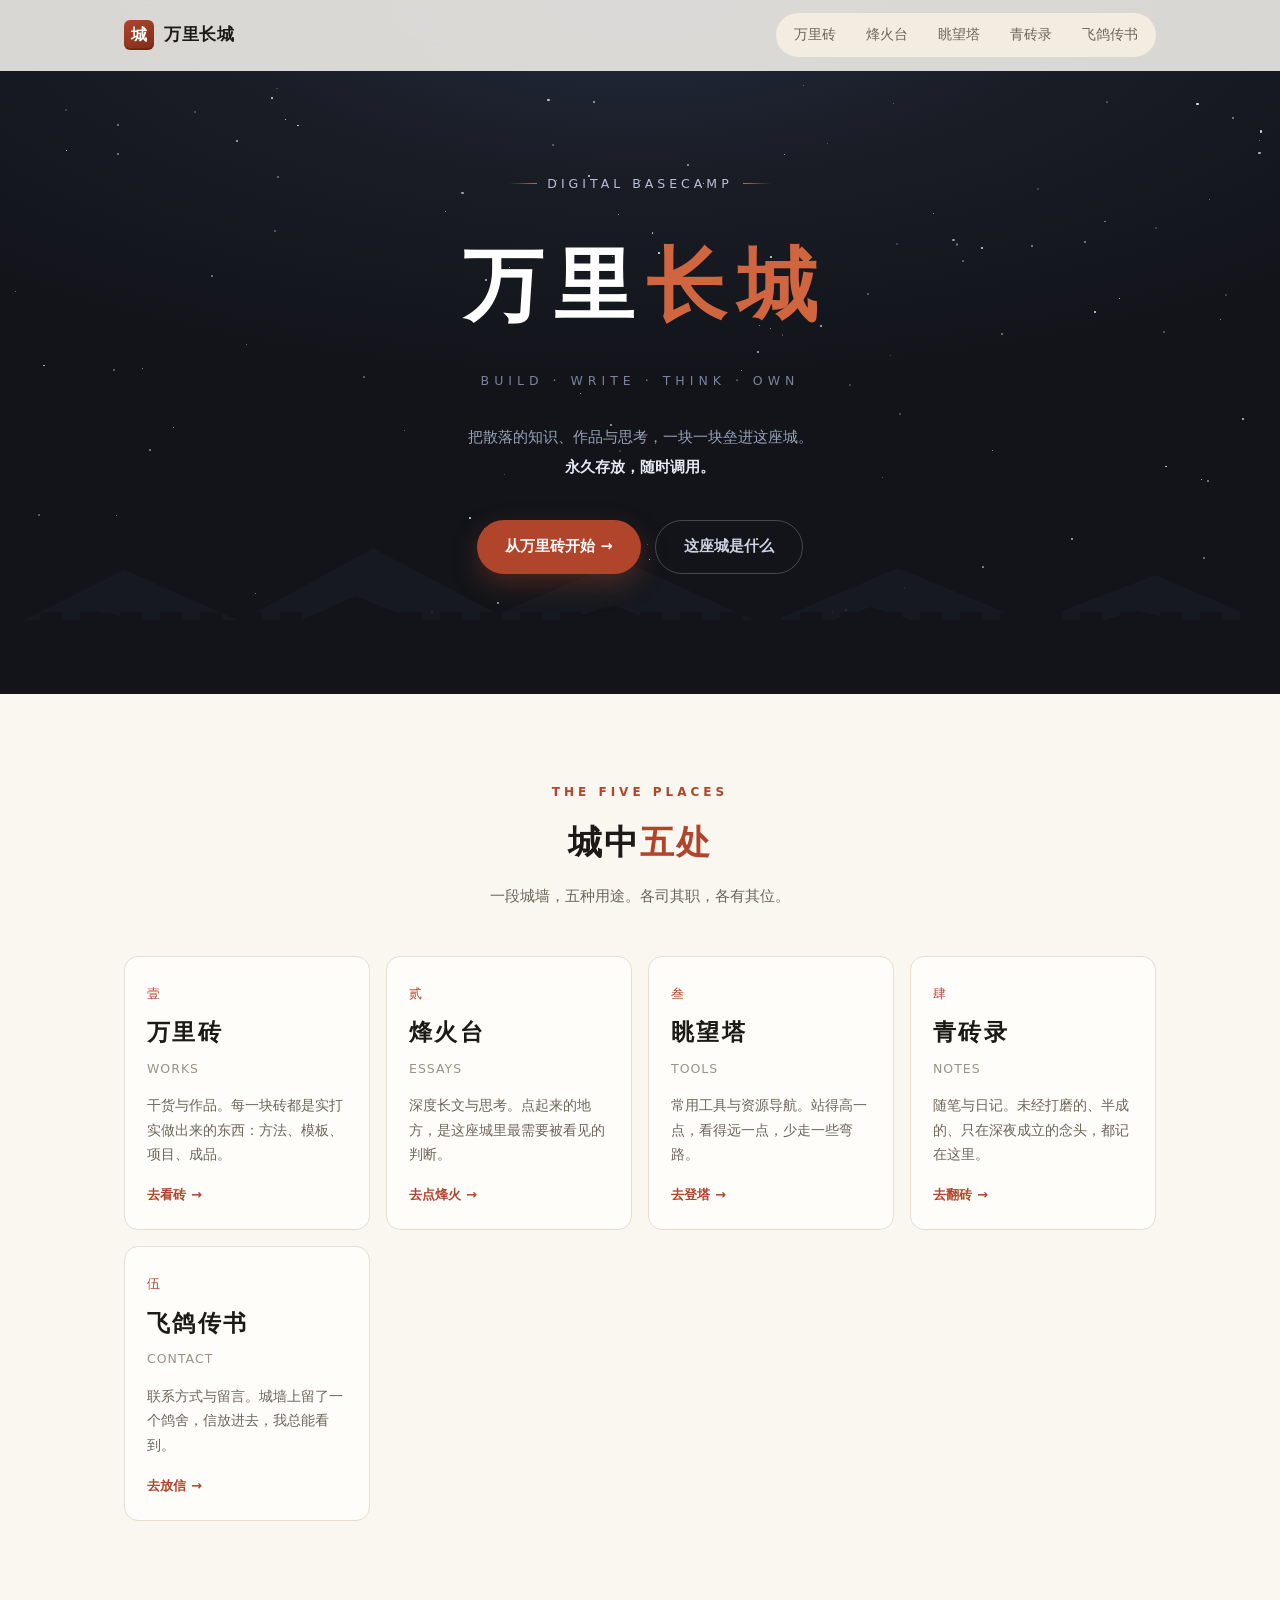
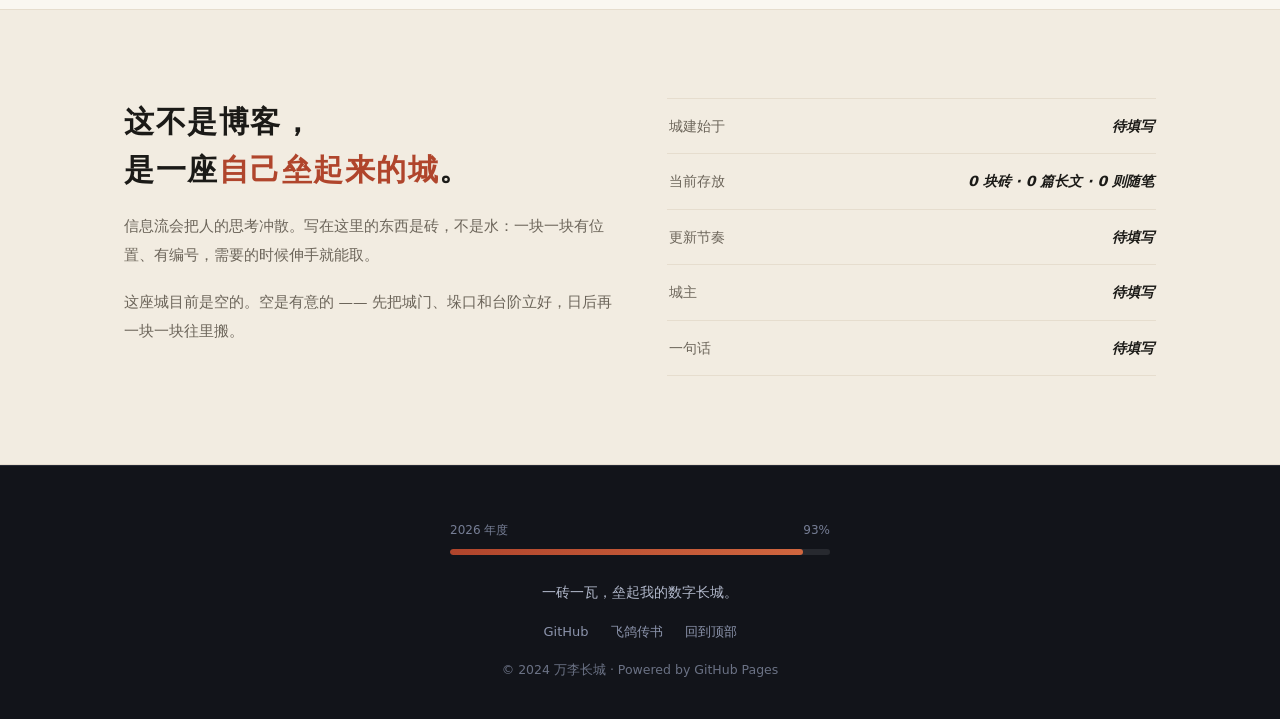
==== commit 0d3d2b70: "无 JS 环境兜底：入场动画改为 js 类启用" ====
--- a/index.html
+++ b/index.html
@@ -5,6 +5,7 @@
 <meta name="viewport" content="width=device-width, initial-scale=1.0">
 <title>万里长城</title>
 <meta name="description" content="万里长城 —— 把散落的知识、作品与思考，垒成一座可以永久存放、随时调用的城池。">
+<script>document.documentElement.classList.add("js")</script>
 <link rel="stylesheet" href="assets/style.css">
 </head>
 <body id="top">
--- a/assets/style.css
+++ b/assets/style.css
@@ -336,6 +336,6 @@
 #toTop.show{opacity:1;pointer-events:auto}
 #toTop:hover{transform:translateY(-2px)}
 
-/* 入场动画 */
-.reveal{opacity:0;transform:translateY(18px);transition:opacity .7s ease,transform .7s ease}
-.reveal.in{opacity:1;transform:none}
+/* 入场动画（仅 JS 可用时启用，保证无 JS 也能看到内容） */
+.js .reveal{opacity:0;transform:translateY(18px);transition:opacity .7s ease,transform .7s ease}
+.js .reveal.in{opacity:1;transform:none}
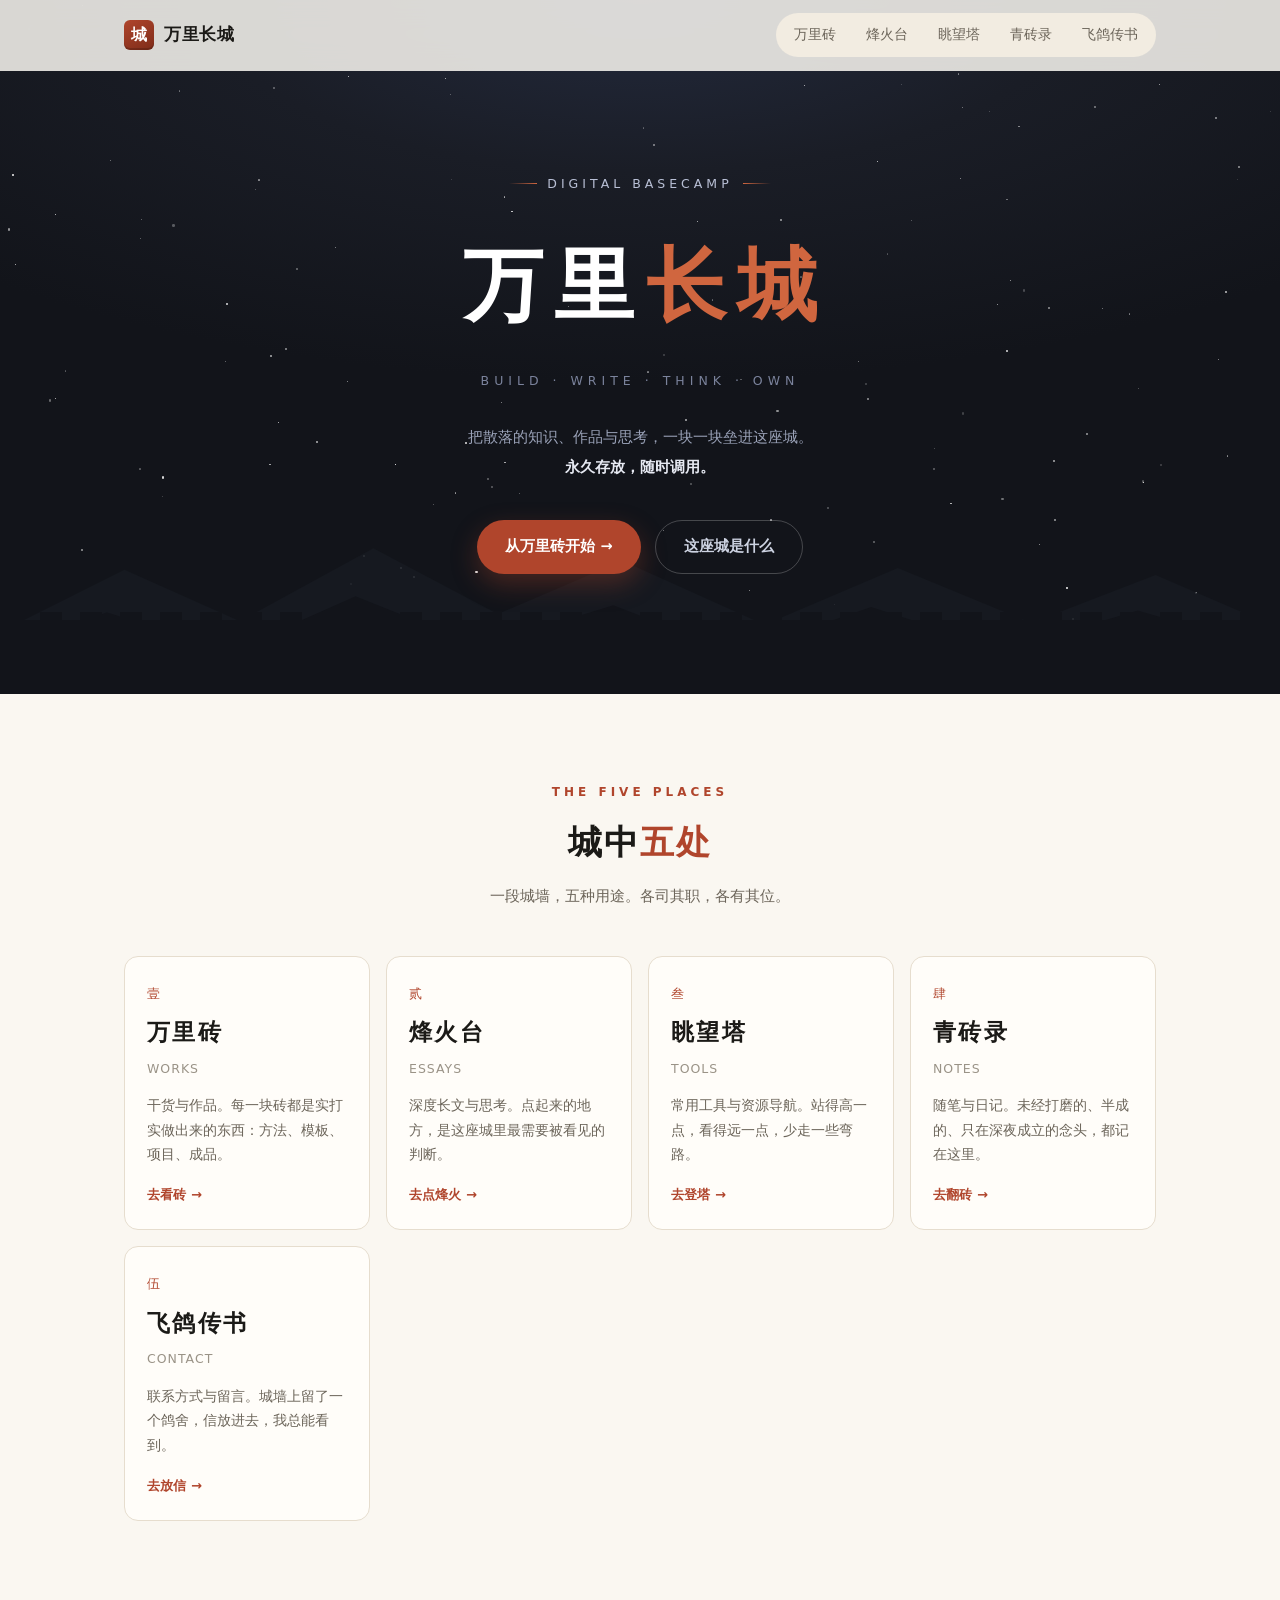
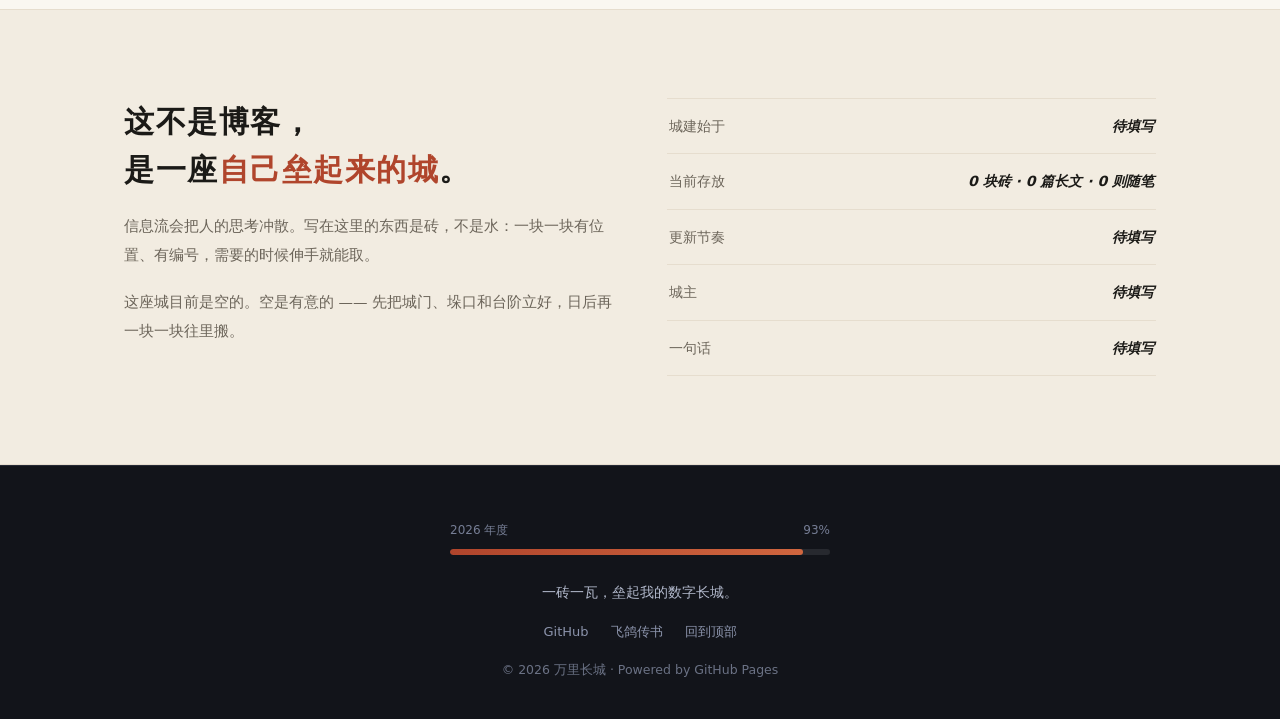
==== commit 5c8fce9d: "页脚版权更正为 © 2026 万里长城" ====
--- a/index.html
+++ b/index.html
@@ -125,7 +125,7 @@
       <a href="letter.html">飞鸽传书</a>
       <a href="#top">回到顶部</a>
     </div>
-    <div class="copyright">© 2024 万李长城 · Powered by GitHub Pages</div>
+    <div class="copyright">© 2026 万里长城 · Powered by GitHub Pages</div>
   </div>
 </footer>
 
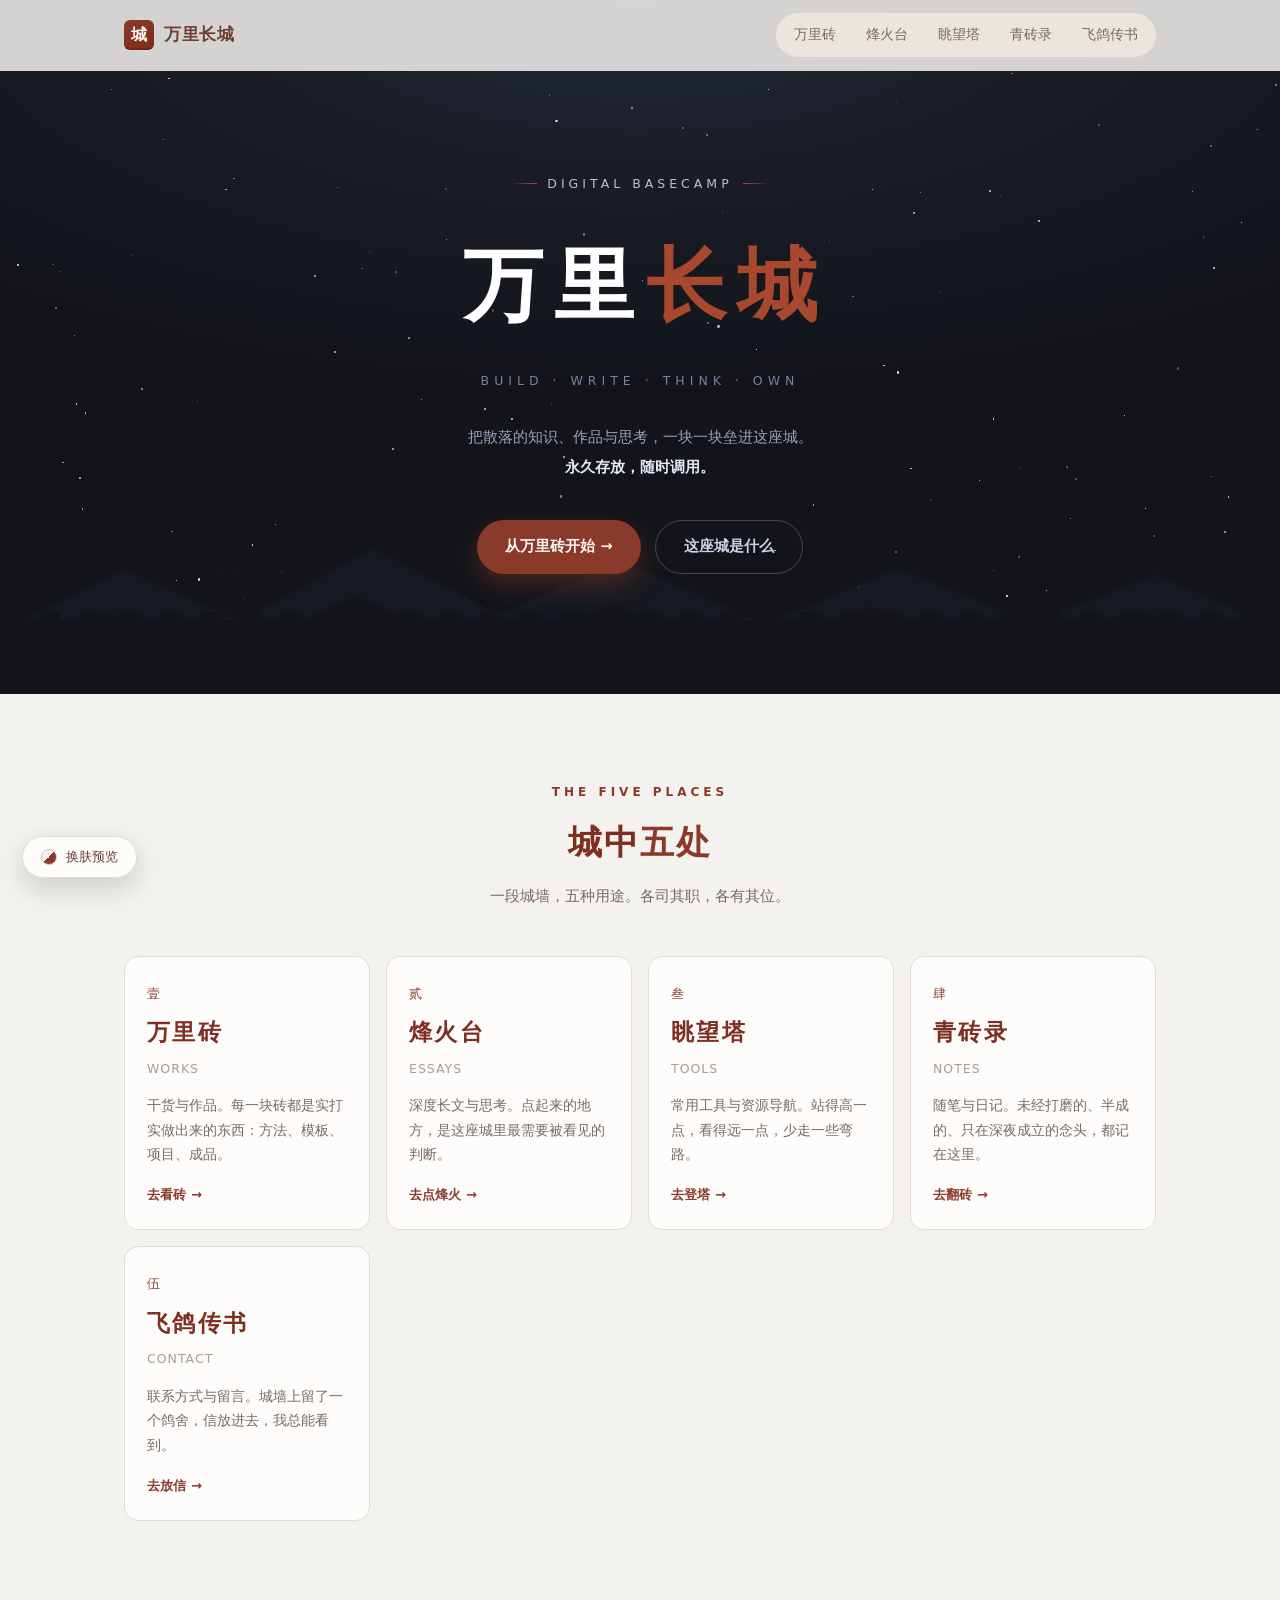
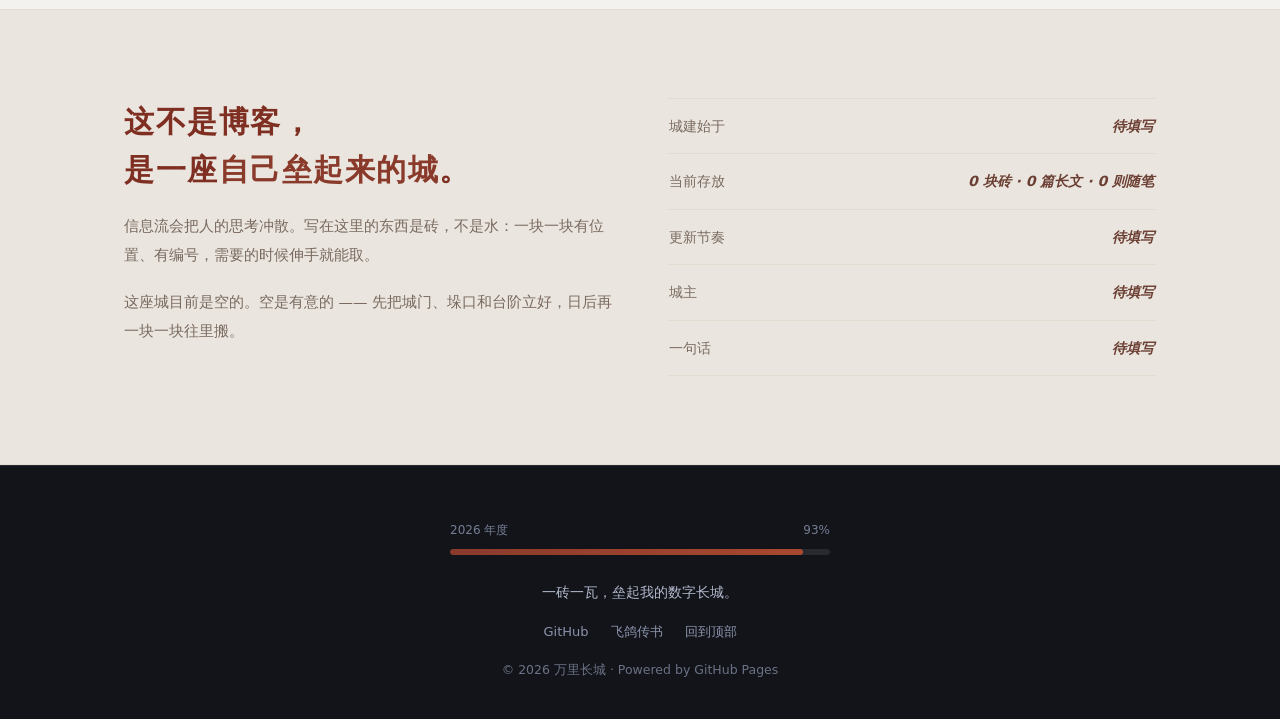
==== commit c89cddc6: "新增三套一键换肤主题（极简白/暗黑风/古典青）供预览选择" ====
--- a/index.html
+++ b/index.html
@@ -5,7 +5,7 @@
 <meta name="viewport" content="width=device-width, initial-scale=1.0">
 <title>万里长城</title>
 <meta name="description" content="万里长城 —— 把散落的知识、作品与思考，垒成一座可以永久存放、随时调用的城池。">
-<script>document.documentElement.classList.add("js")</script>
+<script>(function(){var d=document.documentElement;try{var m=location.search.match(/theme=(minimal|dark|classic)/);var t=m?m[1]:localStorage.getItem("wlgc-theme");if(t)d.setAttribute("data-theme",t);}catch(e){}d.classList.add("js");})();</script>
 <link rel="stylesheet" href="assets/style.css">
 </head>
 <body id="top">
--- a/assets/style.css
+++ b/assets/style.css
@@ -3,23 +3,103 @@
    共享样式表  assets/style.css
    ========================================================== */
 
+/* ==========================================================
+   配色主题
+   ① 极简白（默认）：暖灰背景 + 深砖红字
+   ② 暗黑风：深黑背景 + 橙色点缀
+   ③ 古典青：青灰背景 + 朱砂红
+   切换方式：<html data-theme="minimal|dark|classic">
+   ========================================================== */
+
+/* ---------- ① 极简白 · 默认 ---------- */
 :root{
-  --paper:#faf7f1;
-  --paper-2:#f2ece1;
-  --card:#fffdf9;
-  --ink:#1b1a17;
-  --ink-soft:#6c655a;
-  --ink-faint:#9a9387;
-  --brick:#b0452c;
-  --brick-2:#d0663f;
+  --paper:#f4f2ee;
+  --paper-2:#eae6df;
+  --card:#fdfcfa;
+  --ink:#6b3f33;
+  --heading:#7f2f22;
+  --ink-soft:#7a6a60;
+  --ink-faint:#a89d92;
+  --brick:#8a3a2b;
+  --brick-2:#a8482f;
+  --on-accent:#fffaf6;
   --stone:#8b8378;
-  --line:#e6ddce;
+  --line:#e2dbd0;
+  --line-strong:#cfc3b0;
+  --nav-bg:rgba(244,242,238,.86);
+  --note-bg:#f7f1e6;
+  --note-line:#e6d8c1;
+  --note-ink:#6d6153;
+  --slot-line:#d3c8b6;
+  --slot-bg:rgba(255,255,255,.45);
+  --tag-bg:#fbf0eb;
+  --tag-line:#e8cdc2;
+  --shadow-lift:0 18px 40px rgba(27,26,23,.09);
+  --shadow-nav:0 2px 20px rgba(27,26,23,.05);
   --night:#12141a;
   --night-2:#1a1d26;
   --radius:14px;
   --maxw:1080px;
   --serif:"Songti SC","STSong","SimSun",Georgia,"Times New Roman",serif;
   --sans:"PingFang SC","Microsoft YaHei","Noto Sans SC",system-ui,-apple-system,sans-serif;
+}
+
+/* ---------- ② 暗黑风 ---------- */
+html[data-theme="dark"]{
+  --paper:#0d0e12;
+  --paper-2:#151820;
+  --card:#14161d;
+  --ink:#eae7e1;
+  --heading:#f5f2ec;
+  --ink-soft:#a09a92;
+  --ink-faint:#6e6a64;
+  --brick:#ff7a3d;
+  --brick-2:#ff9a63;
+  --on-accent:#1a0f06;
+  --stone:#7c7770;
+  --line:#262b35;
+  --line-strong:#39404d;
+  --nav-bg:rgba(13,14,18,.86);
+  --note-bg:#171a22;
+  --note-line:#2b313d;
+  --note-ink:#a8b0be;
+  --slot-line:#333a48;
+  --slot-bg:rgba(255,255,255,.018);
+  --tag-bg:#231710;
+  --tag-line:#4a3122;
+  --shadow-lift:0 18px 44px rgba(0,0,0,.55);
+  --shadow-nav:0 2px 22px rgba(0,0,0,.45);
+  --night:#08090c;
+  --night-2:#101219;
+}
+
+/* ---------- ③ 古典青 ---------- */
+html[data-theme="classic"]{
+  --paper:#e9ede9;
+  --paper-2:#dfe5e1;
+  --card:#f7faf8;
+  --ink:#2a3a33;
+  --heading:#a8382c;
+  --ink-soft:#5e6b64;
+  --ink-faint:#8e998f;
+  --brick:#a8382c;
+  --brick-2:#c1553f;
+  --on-accent:#fdf8f4;
+  --stone:#7d8a80;
+  --line:#cdd5cf;
+  --line-strong:#b7c2b9;
+  --nav-bg:rgba(233,237,233,.87);
+  --note-bg:#eef2e6;
+  --note-line:#d3dcc5;
+  --note-ink:#5c6b52;
+  --slot-line:#c2ccc4;
+  --slot-bg:rgba(255,255,255,.42);
+  --tag-bg:#faf0ec;
+  --tag-line:#e0c6bd;
+  --shadow-lift:0 18px 40px rgba(30,45,38,.12);
+  --shadow-nav:0 2px 20px rgba(30,45,38,.07);
+  --night:#101418;
+  --night-2:#181f24;
 }
 
 *{margin:0;padding:0;box-sizing:border-box}
@@ -38,13 +118,13 @@
 /* ===================== 导航 ===================== */
 nav{
   position:fixed;top:0;left:0;right:0;z-index:100;
-  background:rgba(250,247,241,.86);
+  background:var(--nav-bg);
   -webkit-backdrop-filter:blur(14px);
   backdrop-filter:blur(14px);
   border-bottom:1px solid transparent;
   transition:border-color .3s,box-shadow .3s;
 }
-nav.scrolled{border-bottom-color:var(--line);box-shadow:0 2px 20px rgba(27,26,23,.04)}
+nav.scrolled{border-bottom-color:var(--line);box-shadow:var(--shadow-nav)}
 .nav-inner{
   max-width:var(--maxw);margin:0 auto;padding:13px 24px;
   display:flex;align-items:center;justify-content:space-between;gap:16px;
@@ -53,7 +133,7 @@
 .brand .logo{
   width:30px;height:30px;border-radius:6px;
   background:linear-gradient(150deg,var(--brick),#7e2c19);
-  color:#fff;font-family:var(--serif);font-size:16px;
+  color:var(--on-accent);font-family:var(--serif);font-size:16px;
   display:flex;align-items:center;justify-content:center;
   box-shadow:inset 0 -2px 0 rgba(0,0,0,.18);
 }
@@ -62,8 +142,8 @@
   padding:6px 14px;border-radius:999px;font-size:13.5px;color:var(--ink-soft);
   transition:all .2s;white-space:nowrap;
 }
-.nav-links a:hover{color:var(--ink);background:#fff}
-.nav-links a.active{background:var(--ink);color:#fff}
+.nav-links a:hover{color:var(--heading);background:var(--card)}
+.nav-links a.active{background:var(--ink);color:var(--paper)}
 @media(max-width:760px){
   .nav-inner{padding:11px 16px;gap:10px}
   .brand{font-size:15px}
@@ -119,7 +199,7 @@
   padding:13px 28px;border-radius:999px;font-size:14.5px;font-weight:600;
   transition:transform .2s,box-shadow .2s,background .2s,border-color .2s;
 }
-.btn-primary{background:var(--brick);color:#fff;box-shadow:0 10px 26px rgba(176,69,44,.34)}
+.btn-primary{background:var(--brick);color:var(--on-accent);box-shadow:0 10px 26px rgba(176,69,44,.34)}
 .btn-primary:hover{transform:translateY(-2px);box-shadow:0 14px 32px rgba(176,69,44,.45)}
 .btn-ghost{border:1px solid rgba(255,255,255,.22);color:#cdd3e2}
 .btn-ghost:hover{border-color:rgba(255,255,255,.45);color:#fff;transform:translateY(-2px)}
@@ -143,7 +223,7 @@
 .sec-head .kicker{font-size:12px;letter-spacing:4px;color:var(--brick);font-weight:600}
 .sec-head h2{
   font-family:var(--serif);font-size:clamp(26px,4vw,34px);font-weight:700;
-  margin-top:10px;letter-spacing:.06em;
+  margin-top:10px;letter-spacing:.06em;color:var(--heading);
 }
 .sec-head h2 em{font-style:normal;color:var(--brick)}
 .sec-head p{margin-top:12px;color:var(--ink-soft);font-size:14.5px}
@@ -160,14 +240,14 @@
   background:linear-gradient(90deg,var(--brick),var(--brick-2));
   transform:scaleX(0);transform-origin:left;transition:transform .35s;
 }
-.pillar:hover{transform:translateY(-6px);box-shadow:0 18px 40px rgba(27,26,23,.09);border-color:#dccfba}
+.pillar:hover{transform:translateY(-6px);box-shadow:var(--shadow-lift);border-color:var(--line-strong)}
 .pillar:hover::after{transform:scaleX(1)}
 .pillar .num{
   font-family:var(--serif);font-size:13px;color:var(--brick);letter-spacing:2px;
 }
 .pillar h3{
   font-family:var(--serif);font-size:23px;letter-spacing:.1em;
-  margin-top:8px;font-weight:700;
+  margin-top:8px;font-weight:700;color:var(--heading);
 }
 .pillar .sub{font-size:12.5px;color:var(--ink-faint);margin-top:4px;letter-spacing:1px}
 .pillar p{font-size:13.5px;color:var(--ink-soft);margin-top:14px;line-height:1.8;flex:1}
@@ -182,8 +262,9 @@
 .about{background:var(--paper-2);border-top:1px solid var(--line);border-bottom:1px solid var(--line)}
 .about-grid{display:grid;grid-template-columns:1fr 1fr;gap:54px;align-items:start}
 @media(max-width:800px){.about-grid{grid-template-columns:1fr;gap:32px}}
-.about-text h2{
+  .about-text h2{
   font-family:var(--serif);font-size:clamp(24px,3.4vw,30px);line-height:1.6;letter-spacing:.05em;
+  color:var(--heading);
 }
 .about-text h2 em{font-style:normal;color:var(--brick)}
 .about-text p{margin-top:18px;font-size:14.5px;color:var(--ink-soft);line-height:2}
@@ -227,20 +308,20 @@
 /* ===================== 空模板 ===================== */
 .slots{display:grid;grid-template-columns:repeat(auto-fit,minmax(240px,1fr));gap:18px}
 .slot{
-  border:1.5px dashed #d8cdb9;border-radius:var(--radius);
+  border:1.5px dashed var(--slot-line);border-radius:var(--radius);
   min-height:210px;padding:26px 22px;
-  background:linear-gradient(180deg,rgba(255,255,255,.5),rgba(242,236,225,.35));
+  background:var(--slot-bg);
   display:flex;flex-direction:column;justify-content:center;align-items:center;
   text-align:center;transition:border-color .25s,background .25s;
 }
-.slot:hover{border-color:var(--brick-2);background:rgba(255,255,255,.85)}
+.slot:hover{border-color:var(--brick-2)}
 .slot .plus{
-  width:38px;height:38px;border-radius:50%;border:1px solid #d8cdb9;
+  width:38px;height:38px;border-radius:50%;border:1px solid var(--slot-line);
   color:var(--stone);font-size:19px;font-weight:300;
   display:flex;align-items:center;justify-content:center;margin-bottom:14px;
 }
 .slot .label{
-  font-family:var(--serif);font-size:15px;letter-spacing:.08em;color:var(--ink-soft);
+  font-family:var(--serif);font-size:15px;letter-spacing:.08em;color:var(--heading);
 }
 .slot .hint{font-size:12.5px;color:var(--ink-faint);margin-top:8px;line-height:1.7}
 
@@ -250,21 +331,21 @@
   padding:24px 22px;transition:transform .25s,box-shadow .25s;
   display:flex;flex-direction:column;
 }
-.tile:hover{transform:translateY(-5px);box-shadow:0 16px 34px rgba(27,26,23,.09)}
+.tile:hover{transform:translateY(-5px);box-shadow:var(--shadow-lift)}
 .tile-num{font-family:var(--serif);font-size:12.5px;color:var(--brick);letter-spacing:2px}
-.tile h3{font-family:var(--serif);font-size:18px;margin-top:8px;line-height:1.5}
+.tile h3{font-family:var(--serif);font-size:18px;margin-top:8px;line-height:1.5;color:var(--heading)}
 .tile p{font-size:13.5px;color:var(--ink-soft);margin-top:10px;flex:1;line-height:1.85}
 .tile-tag{
   align-self:flex-start;margin-top:16px;font-size:11.5px;letter-spacing:1px;
-  color:var(--brick);border:1px solid #e8cdc2;background:#fdf1ec;
+  color:var(--brick);border:1px solid var(--tag-line);background:var(--tag-bg);
   border-radius:999px;padding:3px 11px;
 }
 
 /* 说明条 */
 .note{
   margin-top:34px;padding:18px 22px;border-radius:12px;
-  background:#fdf6ec;border:1px solid #eddfc8;
-  font-size:13.5px;color:#7a6c56;line-height:1.9;
+  background:var(--note-bg);border:1px solid var(--note-line);
+  font-size:13.5px;color:var(--note-ink);line-height:1.9;
 }
 .note b{color:var(--brick)}
 
@@ -300,13 +381,13 @@
   padding:26px 24px;text-align:left;
 }
 .contact-card .ico{font-size:20px}
-.contact-card h3{font-family:var(--serif);font-size:17px;margin-top:12px}
+.contact-card h3{font-family:var(--serif);font-size:17px;margin-top:12px;color:var(--heading)}
 .contact-card p{font-size:13px;color:var(--ink-soft);margin-top:8px;line-height:1.8}
 .contact-card .val{
   display:inline-block;margin-top:14px;font-size:14px;color:var(--brick);font-weight:600;
-  border-bottom:1px dashed #e0b8a8;padding-bottom:2px;
-}
-.contact-card .val.pending{color:var(--ink-faint);font-weight:400;border-color:#ddd6c8}
+  border-bottom:1px dashed var(--tag-line);padding-bottom:2px;
+}
+.contact-card .val.pending{color:var(--ink-faint);font-weight:400;border-color:var(--line)}
 
 /* ===================== 页脚 ===================== */
 footer{
@@ -339,3 +420,66 @@
 /* 入场动画（仅 JS 可用时启用，保证无 JS 也能看到内容） */
 .js .reveal{opacity:0;transform:translateY(18px);transition:opacity .7s ease,transform .7s ease}
 .js .reveal.in{opacity:1;transform:none}
+
+/* ===================== 换肤面板（临时预览用） ===================== */
+.skin{position:fixed;left:22px;bottom:22px;z-index:130;font-family:var(--sans)}
+.skin-toggle{
+  display:inline-flex;align-items:center;gap:9px;
+  padding:11px 18px;border-radius:999px;cursor:pointer;
+  background:var(--card);border:1px solid var(--line);color:var(--ink);
+  font-size:13px;font-family:inherit;
+  box-shadow:0 10px 28px rgba(0,0,0,.16);
+  transition:transform .2s,border-color .2s;
+}
+.skin-toggle:hover{transform:translateY(-2px);border-color:var(--line-strong)}
+.skin-toggle .dot{
+  width:16px;height:16px;border-radius:50%;
+  background:linear-gradient(135deg,var(--paper) 0 50%,var(--brick) 50% 100%);
+  border:1px solid var(--line-strong);
+}
+.skin-panel{
+  position:absolute;left:0;bottom:calc(100% + 12px);width:266px;
+  background:var(--card);border:1px solid var(--line);border-radius:16px;
+  padding:16px;box-shadow:0 22px 54px rgba(0,0,0,.26);
+  opacity:0;transform:translateY(10px) scale(.98);transform-origin:bottom left;
+  pointer-events:none;transition:opacity .22s ease,transform .22s ease;
+}
+.skin.open .skin-panel{opacity:1;transform:none;pointer-events:auto}
+.skin-panel .title{font-size:13.5px;font-weight:700;color:var(--heading);letter-spacing:.5px}
+.skin-panel .tip{font-size:11.5px;color:var(--ink-faint);margin-top:4px;line-height:1.6;margin-bottom:12px}
+.skin-opt{
+  display:flex;align-items:center;gap:11px;width:100%;
+  padding:9px 10px;margin-top:6px;border-radius:10px;cursor:pointer;
+  background:transparent;border:1px solid transparent;
+  font-family:inherit;text-align:left;transition:background .2s,border-color .2s;
+}
+.skin-opt:hover{background:var(--paper-2);border-color:var(--line)}
+.skin-opt .sw{
+  width:30px;height:30px;border-radius:8px;flex:none;
+  border:1px solid rgba(0,0,0,.12);position:relative;overflow:hidden;
+}
+.skin-opt .sw::after{
+  content:"";position:absolute;left:0;right:0;bottom:0;height:42%;
+}
+.skin-opt .txt{flex:1;min-width:0}
+.skin-opt .nm{font-size:13px;font-weight:600;color:var(--ink);display:block}
+.skin-opt .ds{font-size:11px;color:var(--ink-faint);display:block;margin-top:2px}
+.skin-opt .ck{
+  width:16px;height:16px;border-radius:50%;flex:none;
+  border:1.5px solid var(--line-strong);font-size:10px;color:transparent;
+  display:flex;align-items:center;justify-content:center;
+}
+.skin-opt.active{border-color:var(--brick);background:var(--tag-bg)}
+.skin-opt.active .ck{background:var(--brick);border-color:var(--brick);color:var(--on-accent)}
+
+/* 换肤瞬间的全局过渡 */
+html.skin-anim *,
+html.skin-anim *::before,
+html.skin-anim *::after{
+  transition:background-color .38s ease,color .38s ease,border-color .38s ease,box-shadow .38s ease !important;
+}
+@media(max-width:560px){
+  .skin{left:14px;bottom:14px}
+  .skin-toggle{padding:9px 14px;font-size:12px}
+  .skin-panel{width:min(266px,calc(100vw - 28px))}
+}
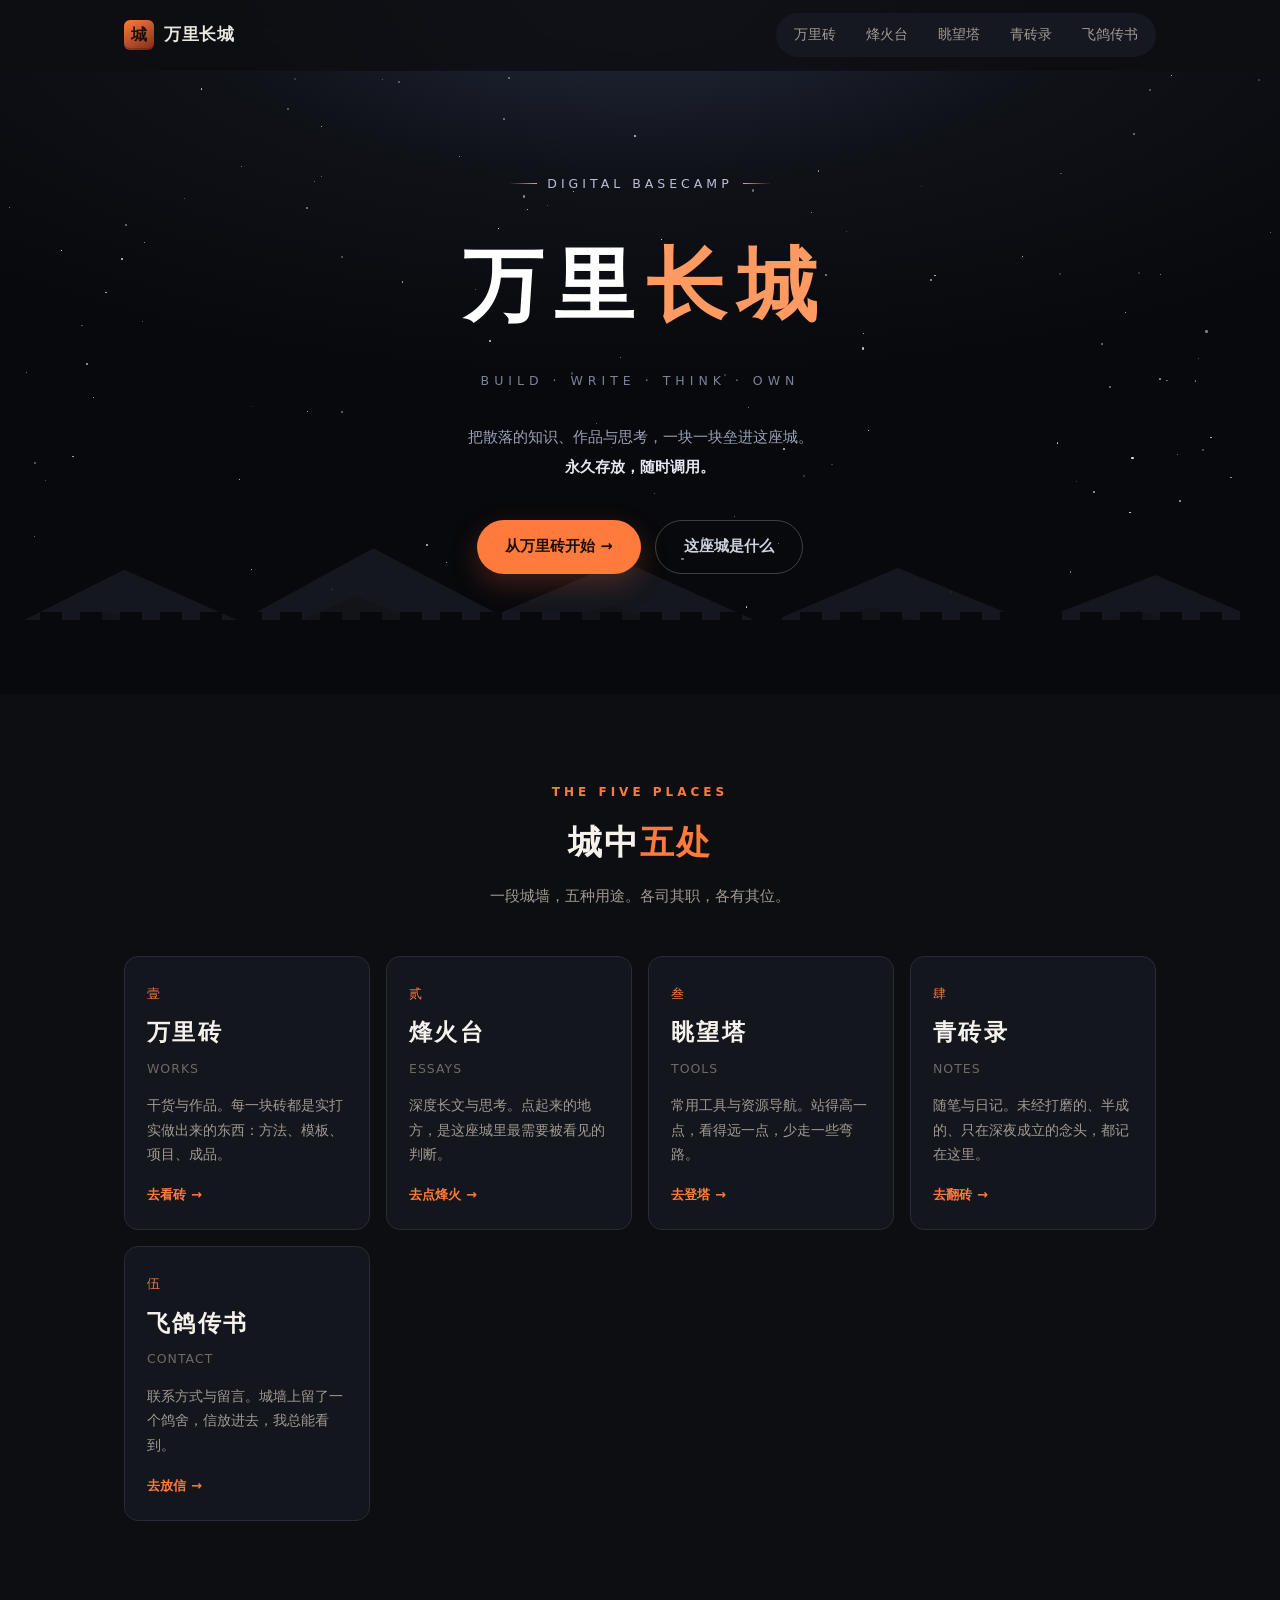
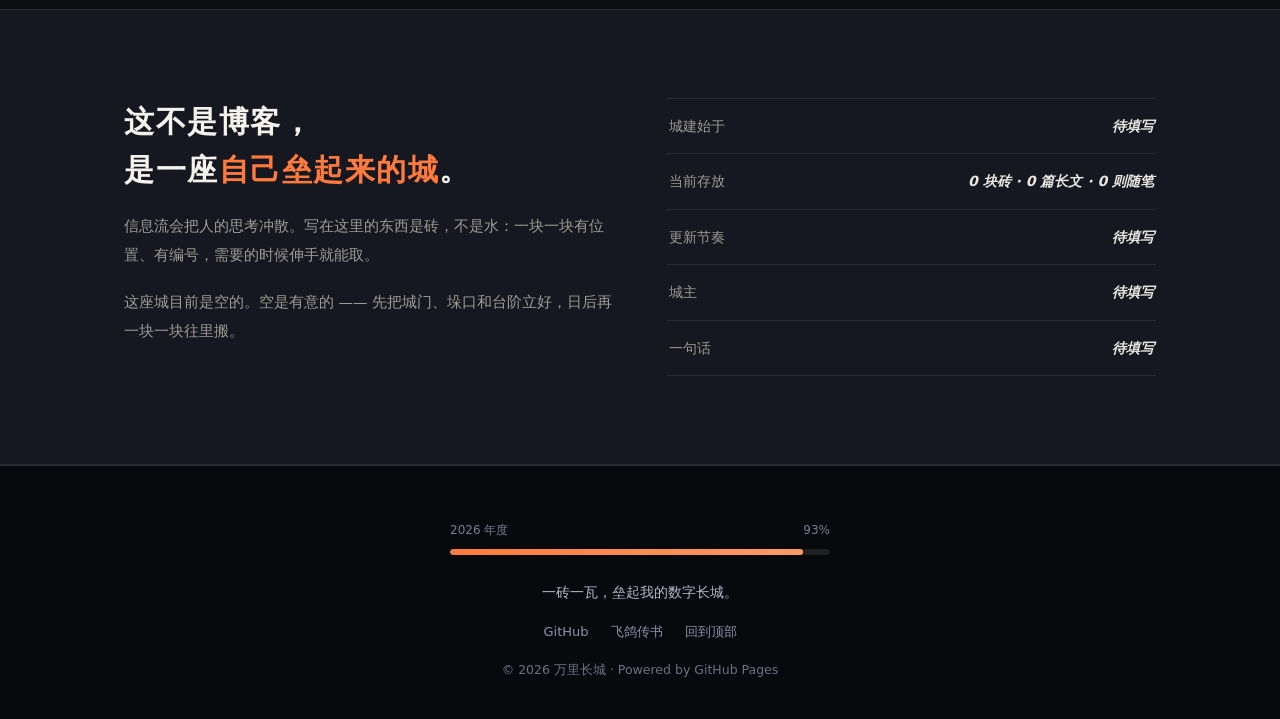
==== commit 4d9effd8: "定稿配色：暗黑风设为默认，移除换肤预览面板" ====
--- a/index.html
+++ b/index.html
@@ -5,7 +5,7 @@
 <meta name="viewport" content="width=device-width, initial-scale=1.0">
 <title>万里长城</title>
 <meta name="description" content="万里长城 —— 把散落的知识、作品与思考，垒成一座可以永久存放、随时调用的城池。">
-<script>(function(){var d=document.documentElement;try{var m=location.search.match(/theme=(minimal|dark|classic)/);var t=m?m[1]:localStorage.getItem("wlgc-theme");if(t)d.setAttribute("data-theme",t);}catch(e){}d.classList.add("js");})();</script>
+<script>(function(){var d=document.documentElement;var m=location.search.match(/theme=(minimal|classic)/);if(m)d.setAttribute("data-theme",m[1]);d.classList.add("js");})();</script>
 <link rel="stylesheet" href="assets/style.css">
 </head>
 <body id="top">
--- a/assets/style.css
+++ b/assets/style.css
@@ -5,14 +5,48 @@
 
 /* ==========================================================
    配色主题
-   ① 极简白（默认）：暖灰背景 + 深砖红字
-   ② 暗黑风：深黑背景 + 橙色点缀
-   ③ 古典青：青灰背景 + 朱砂红
-   切换方式：<html data-theme="minimal|dark|classic">
+   默认：暗黑风（深黑背景 + 橙色点缀）
+   可选：给 <html> 加 data-theme="minimal" 或 "classic" 即可换肤
+        · minimal  极简白（暖灰背景 + 深砖红字）
+        · classic  古典青（青灰背景 + 朱砂红）
    ========================================================== */
 
-/* ---------- ① 极简白 · 默认 ---------- */
+/* ---------- 默认 · 暗黑风 ---------- */
 :root{
+  --paper:#0d0e12;
+  --paper-2:#151820;
+  --card:#14161d;
+  --ink:#eae7e1;
+  --heading:#f5f2ec;
+  --ink-soft:#a09a92;
+  --ink-faint:#6e6a64;
+  --brick:#ff7a3d;
+  --brick-2:#ff9a63;
+  --on-accent:#1a0f06;
+  --stone:#7c7770;
+  --line:#262b35;
+  --line-strong:#39404d;
+  --nav-bg:rgba(13,14,18,.86);
+  --note-bg:#171a22;
+  --note-line:#2b313d;
+  --note-ink:#a8b0be;
+  --slot-line:#333a48;
+  --slot-bg:rgba(255,255,255,.018);
+  --tag-bg:#231710;
+  --tag-line:#4a3122;
+  --shadow-lift:0 18px 44px rgba(0,0,0,.55);
+  --shadow-nav:0 2px 22px rgba(0,0,0,.45);
+  --night:#08090c;
+  --night-2:#101219;
+  --radius:14px;
+  --maxw:1080px;
+  --serif:"Songti SC","STSong","SimSun",Georgia,"Times New Roman",serif;
+  --sans:"PingFang SC","Microsoft YaHei","Noto Sans SC",system-ui,-apple-system,sans-serif;
+  color-scheme:dark;
+}
+
+/* ---------- 备选 · 极简白 ---------- */
+html[data-theme="minimal"]{
   --paper:#f4f2ee;
   --paper-2:#eae6df;
   --card:#fdfcfa;
@@ -38,42 +72,10 @@
   --shadow-nav:0 2px 20px rgba(27,26,23,.05);
   --night:#12141a;
   --night-2:#1a1d26;
-  --radius:14px;
-  --maxw:1080px;
-  --serif:"Songti SC","STSong","SimSun",Georgia,"Times New Roman",serif;
-  --sans:"PingFang SC","Microsoft YaHei","Noto Sans SC",system-ui,-apple-system,sans-serif;
-}
-
-/* ---------- ② 暗黑风 ---------- */
-html[data-theme="dark"]{
-  --paper:#0d0e12;
-  --paper-2:#151820;
-  --card:#14161d;
-  --ink:#eae7e1;
-  --heading:#f5f2ec;
-  --ink-soft:#a09a92;
-  --ink-faint:#6e6a64;
-  --brick:#ff7a3d;
-  --brick-2:#ff9a63;
-  --on-accent:#1a0f06;
-  --stone:#7c7770;
-  --line:#262b35;
-  --line-strong:#39404d;
-  --nav-bg:rgba(13,14,18,.86);
-  --note-bg:#171a22;
-  --note-line:#2b313d;
-  --note-ink:#a8b0be;
-  --slot-line:#333a48;
-  --slot-bg:rgba(255,255,255,.018);
-  --tag-bg:#231710;
-  --tag-line:#4a3122;
-  --shadow-lift:0 18px 44px rgba(0,0,0,.55);
-  --shadow-nav:0 2px 22px rgba(0,0,0,.45);
-  --night:#08090c;
-  --night-2:#101219;
-}
-
-/* ---------- ③ 古典青 ---------- */
+  color-scheme:light;
+}
+
+/* ---------- 备选 · 古典青 ---------- */
 html[data-theme="classic"]{
   --paper:#e9ede9;
   --paper-2:#dfe5e1;
@@ -100,6 +102,7 @@
   --shadow-nav:0 2px 20px rgba(30,45,38,.07);
   --night:#101418;
   --night-2:#181f24;
+  color-scheme:light;
 }
 
 *{margin:0;padding:0;box-sizing:border-box}
@@ -420,66 +423,3 @@
 /* 入场动画（仅 JS 可用时启用，保证无 JS 也能看到内容） */
 .js .reveal{opacity:0;transform:translateY(18px);transition:opacity .7s ease,transform .7s ease}
 .js .reveal.in{opacity:1;transform:none}
-
-/* ===================== 换肤面板（临时预览用） ===================== */
-.skin{position:fixed;left:22px;bottom:22px;z-index:130;font-family:var(--sans)}
-.skin-toggle{
-  display:inline-flex;align-items:center;gap:9px;
-  padding:11px 18px;border-radius:999px;cursor:pointer;
-  background:var(--card);border:1px solid var(--line);color:var(--ink);
-  font-size:13px;font-family:inherit;
-  box-shadow:0 10px 28px rgba(0,0,0,.16);
-  transition:transform .2s,border-color .2s;
-}
-.skin-toggle:hover{transform:translateY(-2px);border-color:var(--line-strong)}
-.skin-toggle .dot{
-  width:16px;height:16px;border-radius:50%;
-  background:linear-gradient(135deg,var(--paper) 0 50%,var(--brick) 50% 100%);
-  border:1px solid var(--line-strong);
-}
-.skin-panel{
-  position:absolute;left:0;bottom:calc(100% + 12px);width:266px;
-  background:var(--card);border:1px solid var(--line);border-radius:16px;
-  padding:16px;box-shadow:0 22px 54px rgba(0,0,0,.26);
-  opacity:0;transform:translateY(10px) scale(.98);transform-origin:bottom left;
-  pointer-events:none;transition:opacity .22s ease,transform .22s ease;
-}
-.skin.open .skin-panel{opacity:1;transform:none;pointer-events:auto}
-.skin-panel .title{font-size:13.5px;font-weight:700;color:var(--heading);letter-spacing:.5px}
-.skin-panel .tip{font-size:11.5px;color:var(--ink-faint);margin-top:4px;line-height:1.6;margin-bottom:12px}
-.skin-opt{
-  display:flex;align-items:center;gap:11px;width:100%;
-  padding:9px 10px;margin-top:6px;border-radius:10px;cursor:pointer;
-  background:transparent;border:1px solid transparent;
-  font-family:inherit;text-align:left;transition:background .2s,border-color .2s;
-}
-.skin-opt:hover{background:var(--paper-2);border-color:var(--line)}
-.skin-opt .sw{
-  width:30px;height:30px;border-radius:8px;flex:none;
-  border:1px solid rgba(0,0,0,.12);position:relative;overflow:hidden;
-}
-.skin-opt .sw::after{
-  content:"";position:absolute;left:0;right:0;bottom:0;height:42%;
-}
-.skin-opt .txt{flex:1;min-width:0}
-.skin-opt .nm{font-size:13px;font-weight:600;color:var(--ink);display:block}
-.skin-opt .ds{font-size:11px;color:var(--ink-faint);display:block;margin-top:2px}
-.skin-opt .ck{
-  width:16px;height:16px;border-radius:50%;flex:none;
-  border:1.5px solid var(--line-strong);font-size:10px;color:transparent;
-  display:flex;align-items:center;justify-content:center;
-}
-.skin-opt.active{border-color:var(--brick);background:var(--tag-bg)}
-.skin-opt.active .ck{background:var(--brick);border-color:var(--brick);color:var(--on-accent)}
-
-/* 换肤瞬间的全局过渡 */
-html.skin-anim *,
-html.skin-anim *::before,
-html.skin-anim *::after{
-  transition:background-color .38s ease,color .38s ease,border-color .38s ease,box-shadow .38s ease !important;
-}
-@media(max-width:560px){
-  .skin{left:14px;bottom:14px}
-  .skin-toggle{padding:9px 14px;font-size:12px}
-  .skin-panel{width:min(266px,calc(100vw - 28px))}
-}
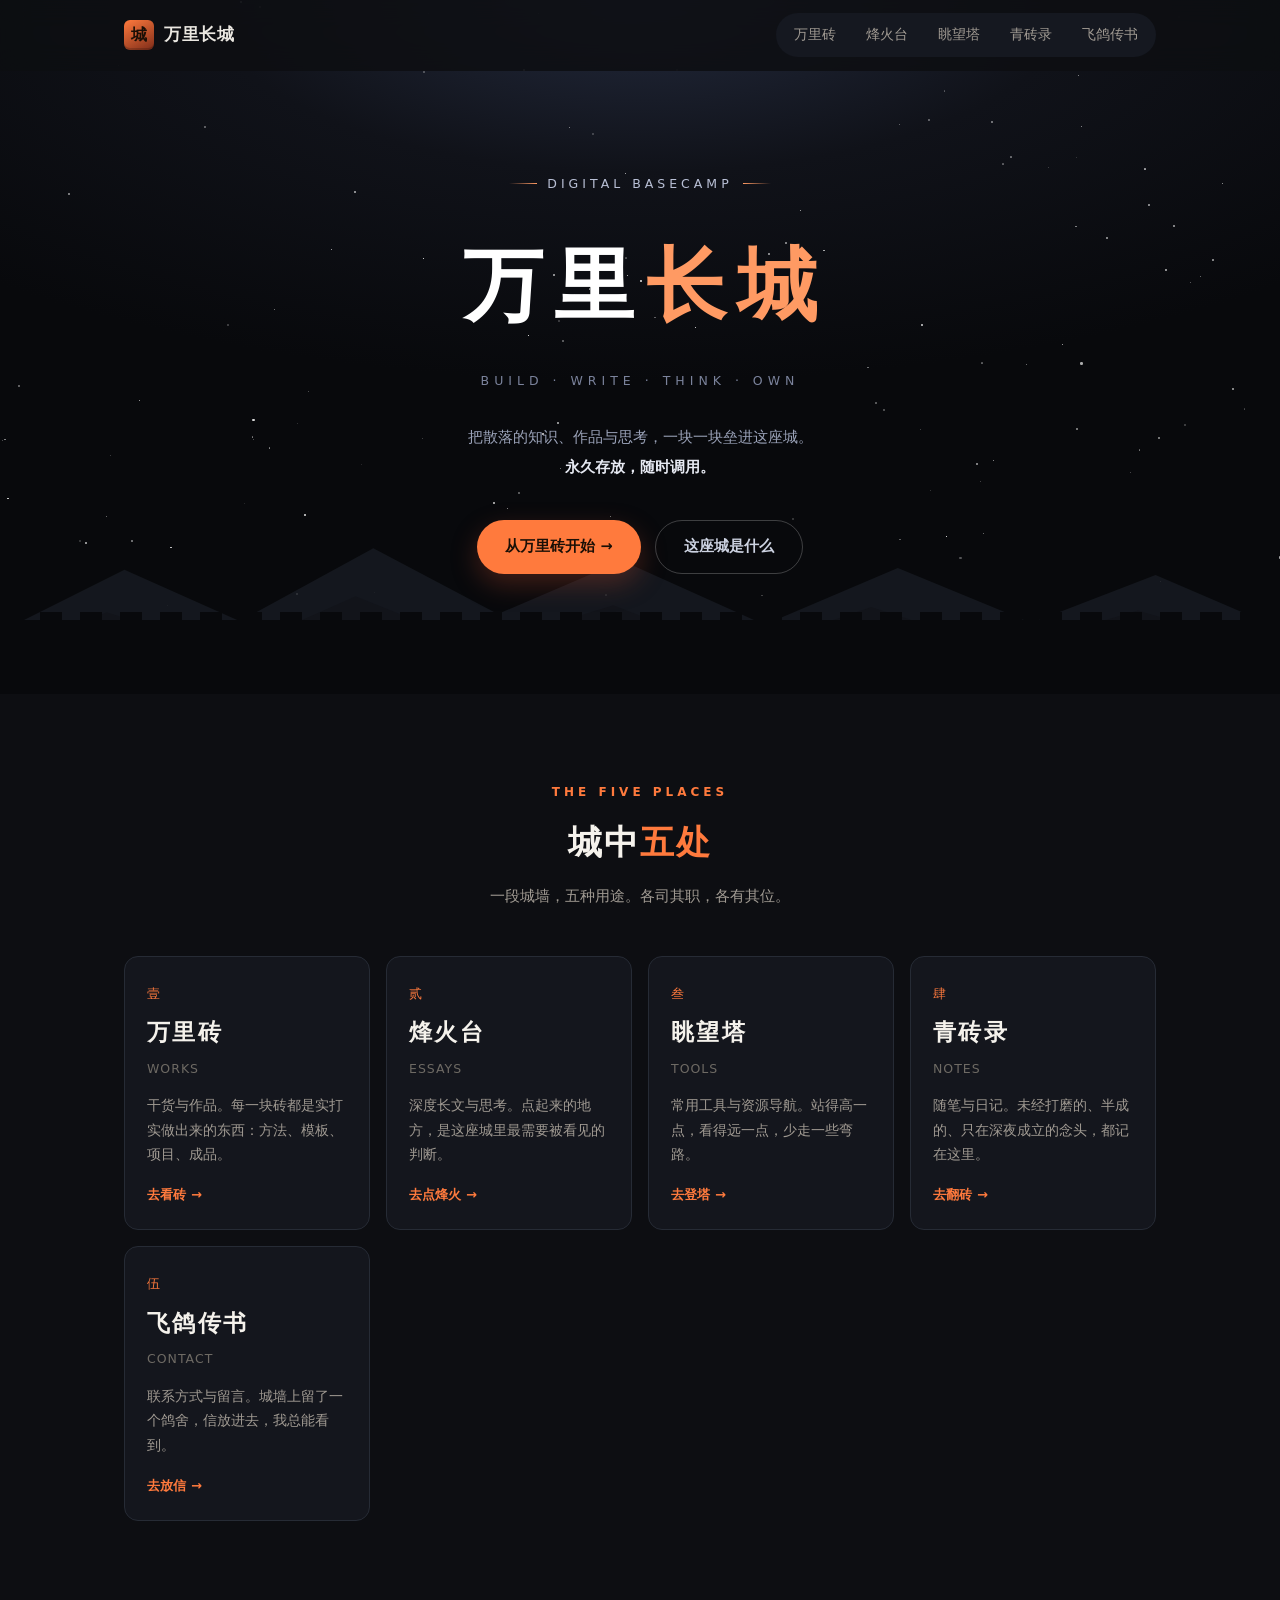
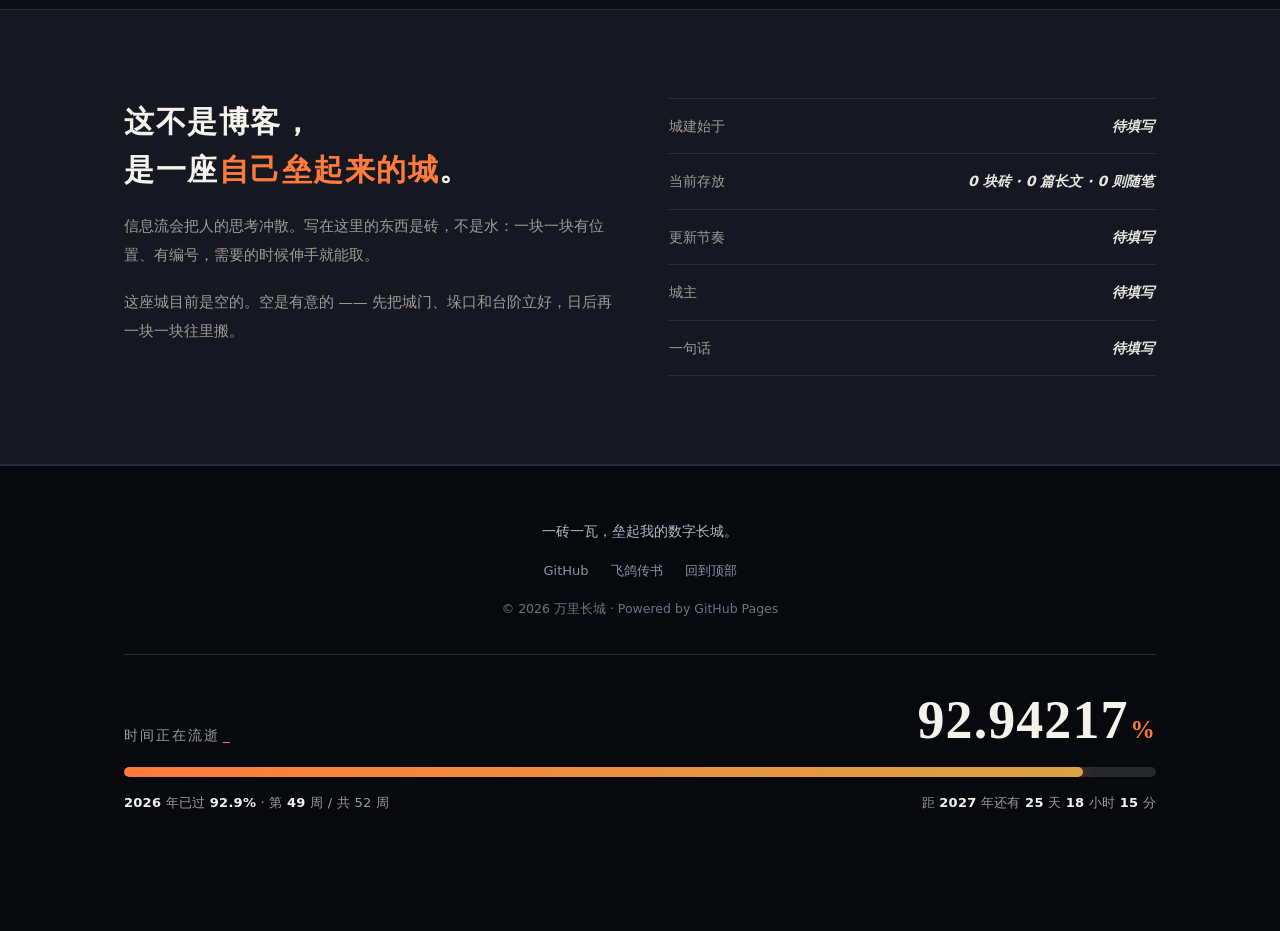
==== commit 77a9206a: "首页新增年度时间进度条组件（每秒实时刷新）" ====
--- a/index.html
+++ b/index.html
@@ -115,10 +115,6 @@
 
 <footer>
   <div class="wrap">
-    <div class="progress-wrap">
-      <div class="progress-label"><span id="yearLabel"></span><span id="yearPercent">0%</span></div>
-      <div class="progress-bar"><i id="yearProgress"></i></div>
-    </div>
     <div class="foot-line">一砖一瓦，垒起我的数字长城。</div>
     <div class="links">
       <a href="https://github.com/cwl88" target="_blank" rel="noopener">GitHub</a>
@@ -127,6 +123,25 @@
     </div>
     <div class="copyright">© 2026 万里长城 · Powered by GitHub Pages</div>
   </div>
+<!-- 年度时间进度 -->
+<section class="ytime-sec" id="ytime">
+  <div class="wrap">
+    <div class="ytime">
+      <div class="ytime-top">
+        <span class="ytime-label">时间正在流逝<i>_</i></span>
+        <span class="ytime-pct" id="ypPct">--.-----%</span>
+      </div>
+      <div class="ytime-bar" role="progressbar" aria-label="今年时间进度">
+        <i id="ypFill"></i>
+      </div>
+      <div class="ytime-bottom">
+        <span id="ypLeft"> calculating…</span>
+        <span id="ypRight"></span>
+      </div>
+    </div>
+  </div>
+</section>
+
 </footer>
 
 <button id="toTop" aria-label="回到顶部">↑</button>
--- a/assets/style.css
+++ b/assets/style.css
@@ -38,6 +38,7 @@
   --shadow-nav:0 2px 22px rgba(0,0,0,.45);
   --night:#08090c;
   --night-2:#101219;
+  --ytrack:rgba(255,255,255,.12);
   --radius:14px;
   --maxw:1080px;
   --serif:"Songti SC","STSong","SimSun",Georgia,"Times New Roman",serif;
@@ -72,6 +73,7 @@
   --shadow-nav:0 2px 20px rgba(27,26,23,.05);
   --night:#12141a;
   --night-2:#1a1d26;
+  --ytrack:#e3ddd2;
   color-scheme:light;
 }
 
@@ -102,6 +104,7 @@
   --shadow-nav:0 2px 20px rgba(30,45,38,.07);
   --night:#101418;
   --night-2:#181f24;
+  --ytrack:#d7ddd6;
   color-scheme:light;
 }
 
@@ -423,3 +426,46 @@
 /* 入场动画（仅 JS 可用时启用，保证无 JS 也能看到内容） */
 .js .reveal{opacity:0;transform:translateY(18px);transition:opacity .7s ease,transform .7s ease}
 .js .reveal.in{opacity:1;transform:none}
+
+/* ===================== 年度时间进度（首页） ===================== */
+.ytime-sec{padding:34px 0 78px}
+.ytime{border-top:1px solid var(--line);padding-top:38px}
+.ytime-top{
+  display:flex;justify-content:space-between;align-items:flex-end;
+  gap:16px;margin-bottom:20px;flex-wrap:wrap;
+}
+.ytime-label{
+  font-size:14px;color:var(--ink-soft);letter-spacing:.14em;
+  display:inline-flex;align-items:baseline;
+}
+.ytime-label i{
+  font-style:normal;color:var(--brick);margin-left:3px;
+  animation:yp-blink 1.1s steps(1) infinite;
+}
+@keyframes yp-blink{50%{opacity:0}}
+.ytime-pct{
+  font-family:var(--serif);font-weight:700;line-height:1;
+  font-size:clamp(34px,5vw,54px);color:var(--heading);
+  letter-spacing:.02em;font-variant-numeric:tabular-nums;
+}
+.ytime-pct .u{font-size:.45em;color:var(--brick);margin-left:2px}
+.ytime-bar{
+  height:10px;border-radius:99px;overflow:hidden;
+  background:var(--ytrack);
+}
+.ytime-bar i{
+  display:block;height:100%;width:0;border-radius:99px;
+  background:linear-gradient(90deg,var(--brick) 0%,#d9a441 100%);
+  box-shadow:0 0 14px rgba(255,122,61,.30);
+  transition:width .8s cubic-bezier(.3,.7,.3,1);
+}
+.ytime-bottom{
+  display:flex;justify-content:space-between;gap:8px 20px;flex-wrap:wrap;
+  margin-top:15px;font-size:13px;color:var(--ink-soft);
+  font-variant-numeric:tabular-nums;letter-spacing:.02em;
+}
+.ytime-bottom b{color:var(--heading);font-weight:600}
+@media(max-width:560px){
+  .ytime-sec{padding:26px 0 60px}
+  .ytime-bottom{flex-direction:column;gap:6px}
+}
